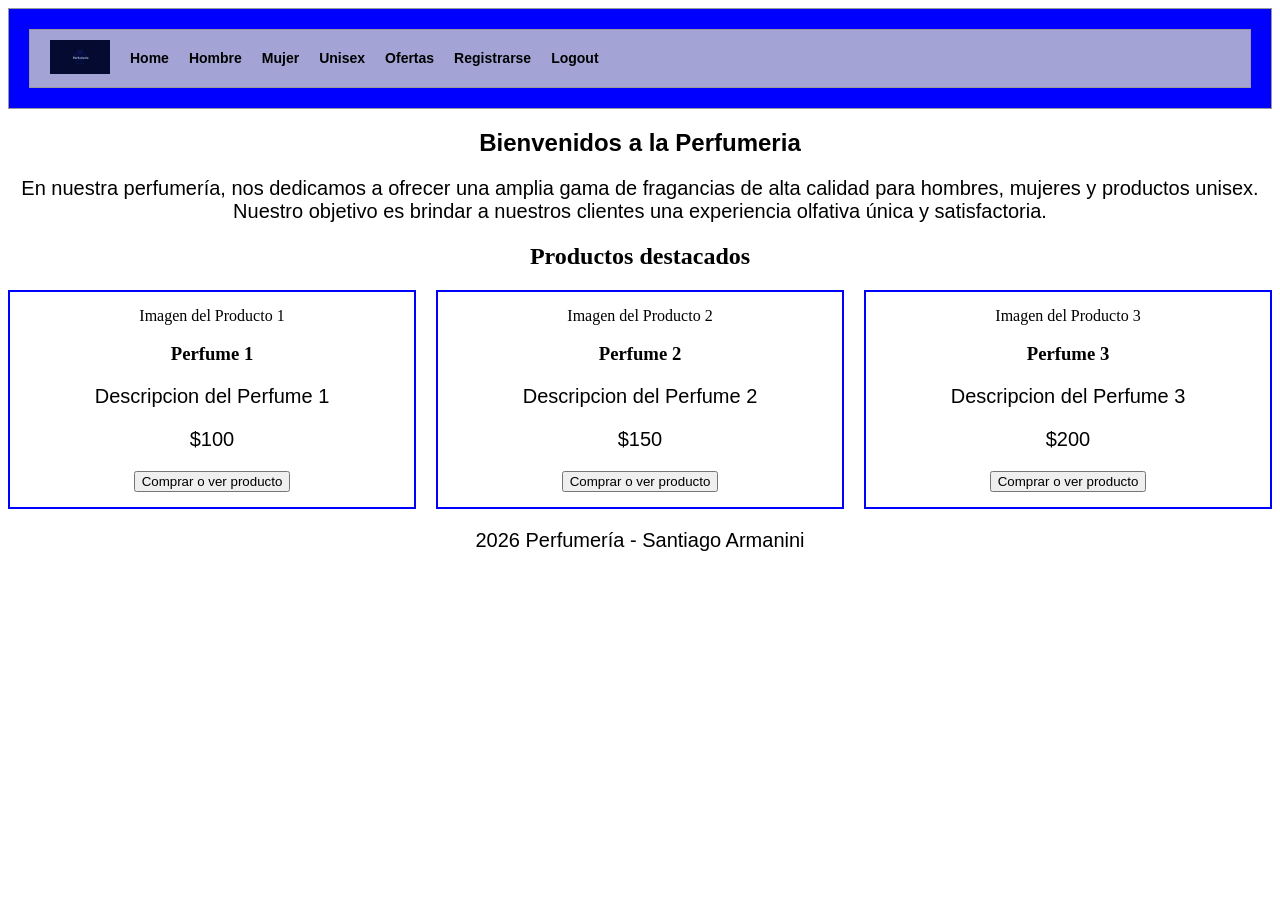
==== index.html @ d007d76a "Se saco index de la carpeta paginas y se agregaron action y metod en los form" ====
<!DOCTYPE html>

<html lang="es">
    <head>
        <meta charset="utf-8">
        <meta http-equiv="X-UA-Compatible" content="IE=edge">
        <title>Perfumeria</title>
        <meta name="description" content="">
        <meta name="viewport" content="width=device-width, initial-scale=1">
        <link rel="stylesheet" href="css/estilos.css">
    </head>
    <body class="body">
        <header>
            <div>
                <nav class="navbar">
                    <div class="logo">
                            <img src="img/logo.png" alt="Logo de Perfumería">

                    </div>

                    <a href="index.html">Home</a>
                    <a href="paginas/hombre.html">Hombre</a>
                    <a href="paginas/mujer.html">Mujer</a>
                    <a href="paginas/unisex.html">Unisex</a>
                    <a href="paginas/ofertas.html">Ofertas</a>
                    <a href="paginas/registro.html">Registrarse</a>                    
                    <a href="paginas/login.html">Logout</a>
                </nav>
            </div>
        </header>    
        <main>
            <section>
                <h1>Bienvenidos a la Perfumeria</h1>
                <p>
                    En nuestra perfumería, nos dedicamos a ofrecer una amplia gama de fragancias de alta calidad para hombres, mujeres y productos unisex.
                    Nuestro objetivo es brindar a nuestros clientes una experiencia olfativa única y satisfactoria.
                </p>
            </section>
            <section class="destacados"> 
                <h2>Productos destacados</h2>
                <div class="productos">
                    <article class="producto">
                        <div class="imagen-producto">
                            Imagen del Producto 1
                        </div>
                        <h3>Perfume 1</h3>
                        <p>Descripcion del Perfume 1</p>
                        <p>$100</p>
                        <button>Comprar o ver producto</button>
                    </article>
                    <article class="producto">
                        <div class="imagen-producto">
                            Imagen del Producto 2
                        </div>
                        <h3>Perfume 2</h3>
                        <p>Descripcion del Perfume 2</p>
                        <p>$150</p>
                        <button>Comprar o ver producto</button>
                    </article>
                    <article class="producto">
                        <div class="imagen-producto">
                            Imagen del Producto 3
                        </div>
                        <h3>Perfume 3</h3>
                        <p>Descripcion del Perfume 3</p>
                        <p>$200</p>
                        <button>Comprar o ver producto</button>
                    </article>
                </div>
            </section>
        </main>
        <footer>
            <p>
                2026 Perfumería - Santiago Armanini
            </p>
        </footer>
    </body>
</html>
---- css/estilos.css ----
h1{
    font-family: 'Arial', sans-serif;
    font-size: 24px;
    font-weight: 600;
}
p {
    font-family: 'Arial', sans-serif;
    font-size: 20px;
}

body{
    text-align: center;
}

header{
    background-color: blue;
    border: 1px solid #999999;
    padding: 20px;
}

.navbar {
    background-color: #CCCC;
    border: 1px solid #999999;
    padding: 10px 20px;
    display: flex;
    align-items: center;
    gap: 20px;
    font: bold 14px verdana, sans-serif;
}

.logo img{
    width: 60px;
    height: auto;

}

.navbar a {
    text-decoration: none;
    color: black;
}

.productos{
    display: flex;
    justify-content: center;
    gap: 20px;
}

.producto{
    width: 2200px;
    border: 2px solid blue;
    padding: 15px;
}

.imagen-prodcuto{
    background-color: grey;
    display: flex;
    align-items: center;
    justify-content: center;
    margin-bottom: 10px;
}

.registro{
    display: flex;
    flex-direction: column;
    align-items: center;
    gap: 5px;
    margin-top: 15px;
}

.campo{
    display: flex;
    flex-direction: column;
    align-items: flex-start;
    gap: 10px;
}

.campo-login{
    display: flex;
    flex-direction: column;
    align-items: center;
    gap: 5px;
    margin-top: 15px;
    margin-bottom: 15px;
}
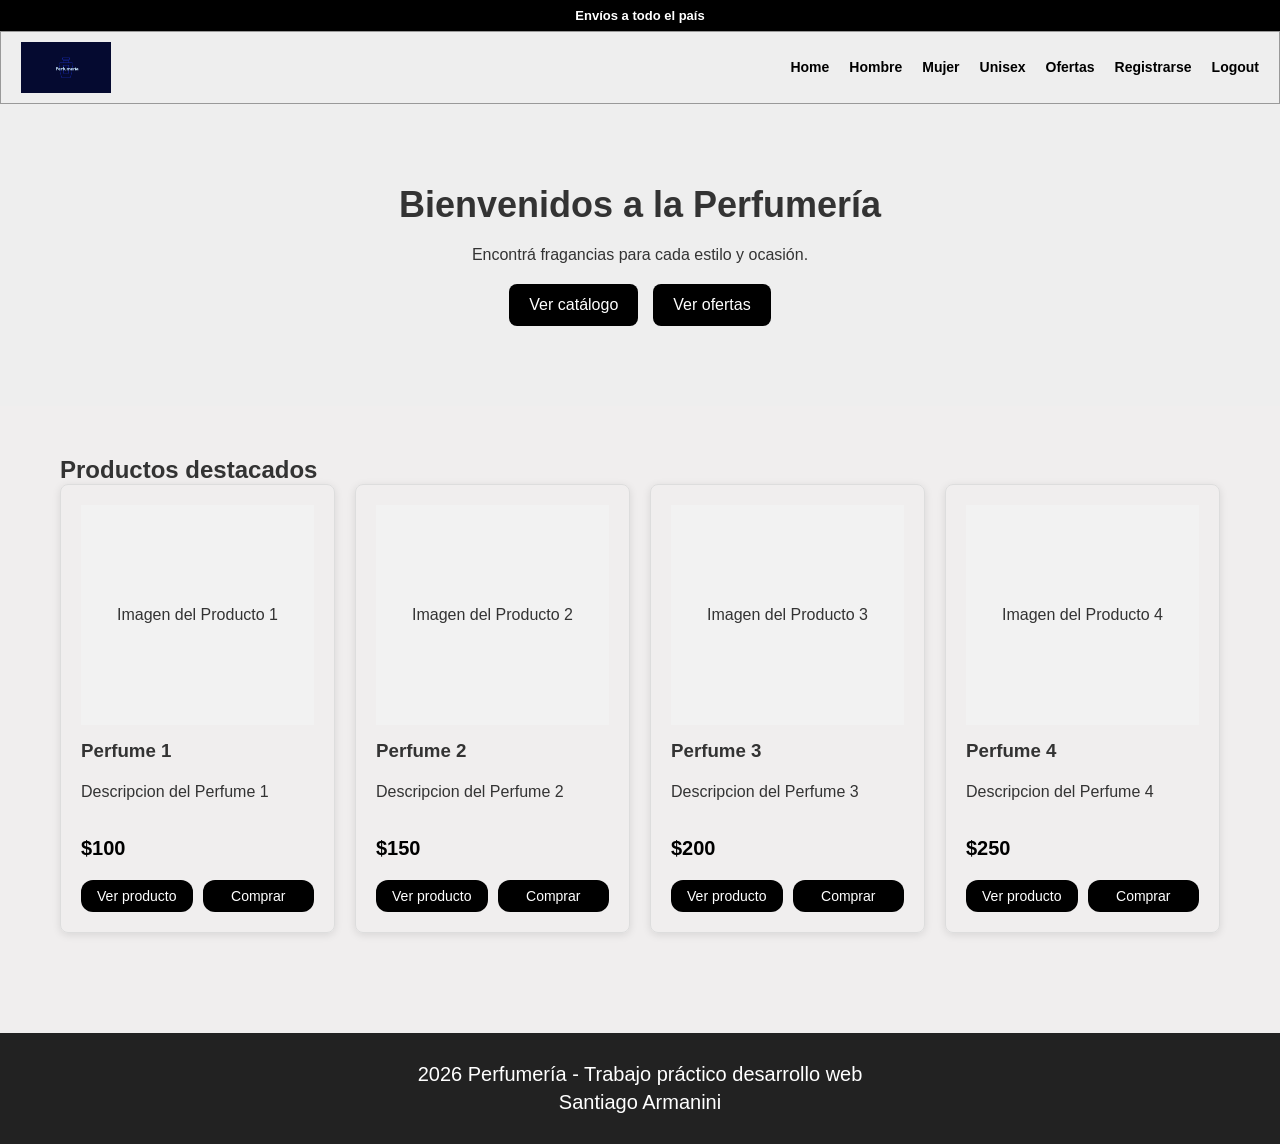
==== commit d9bd29e8: "agregado de css grid - flex" ====
--- a/index.html
+++ b/index.html
@@ -11,68 +11,93 @@
     </head>
     <body class="body">
         <header>
-            <div>
+            <div class="barra-promocional">
+                <p>Envíos a todo el país</p>
+            </div>
                 <nav class="navbar">
                     <div class="logo">
                             <img src="img/logo.png" alt="Logo de Perfumería">
 
                     </div>
-
-                    <a href="index.html">Home</a>
-                    <a href="paginas/hombre.html">Hombre</a>
-                    <a href="paginas/mujer.html">Mujer</a>
-                    <a href="paginas/unisex.html">Unisex</a>
-                    <a href="paginas/ofertas.html">Ofertas</a>
-                    <a href="paginas/registro.html">Registrarse</a>                    
-                    <a href="paginas/login.html">Logout</a>
+                    <div class="menu">
+                        <a href="index.html">Home</a>
+                        <a href="paginas/hombre.html">Hombre</a>
+                        <a href="paginas/mujer.html">Mujer</a>
+                        <a href="paginas/unisex.html">Unisex</a>
+                        <a href="paginas/ofertas.html">Ofertas</a>
+                        <a href="paginas/registro.html">Registrarse</a>                    
+                        <a href="paginas/login.html">Logout</a>
+                    </div>
                 </nav>
-            </div>
         </header>    
-        <main>
-            <section>
-                <h1>Bienvenidos a la Perfumeria</h1>
+        <main class="main">
+            <section class="bienvenida">
+                <h1>Bienvenidos a la Perfumería</h1>
                 <p>
-                    En nuestra perfumería, nos dedicamos a ofrecer una amplia gama de fragancias de alta calidad para hombres, mujeres y productos unisex.
-                    Nuestro objetivo es brindar a nuestros clientes una experiencia olfativa única y satisfactoria.
+                    Encontrá fragancias para cada estilo y ocasión.
                 </p>
+                <div class="botones-bienvenida">
+                    <a href="paginas/hombre.html">Ver catálogo</a>
+                    <a href="paginas/ofertas.html">Ver ofertas</a>
+                </div>
             </section>
-            <section class="destacados"> 
+            <section class="productos-destacados"> 
                 <h2>Productos destacados</h2>
-                <div class="productos">
-                    <article class="producto">
+                <div class="productos-grid">
+                    <article class="producto-card">
                         <div class="imagen-producto">
                             Imagen del Producto 1
                         </div>
                         <h3>Perfume 1</h3>
                         <p>Descripcion del Perfume 1</p>
-                        <p>$100</p>
-                        <button>Comprar o ver producto</button>
+                        <p class="precio-producto">$100</p>
+                        <div class="acciones-producto">
+                            <a href="img/perfume1">Ver producto</a>
+                            <button>Comprar</button>
+                        </div>
                     </article>
-                    <article class="producto">
+                    <article class="producto-card">
                         <div class="imagen-producto">
                             Imagen del Producto 2
                         </div>
                         <h3>Perfume 2</h3>
                         <p>Descripcion del Perfume 2</p>
-                        <p>$150</p>
-                        <button>Comprar o ver producto</button>
+                        <p class="precio-producto">$150</p>
+                        <div class="acciones-producto">
+                            <a href="img/perfume2">Ver producto</a>
+                            <button>Comprar</button>
+                        </div>
                     </article>
-                    <article class="producto">
+                    <article class="producto-card">
                         <div class="imagen-producto">
                             Imagen del Producto 3
                         </div>
                         <h3>Perfume 3</h3>
                         <p>Descripcion del Perfume 3</p>
-                        <p>$200</p>
-                        <button>Comprar o ver producto</button>
+                        <p class="precio-producto">$200</p>
+                        <div class="acciones-producto">
+                            <a href="img/perfume3">Ver producto</a>
+                            <button>Comprar</button>
+                        </div>
+                    </article>
+                    <article class="producto-card">
+                        <div class="imagen-producto">
+                            Imagen del Producto 4
+                        </div>
+                        <h3>Perfume 4</h3>
+                        <p>Descripcion del Perfume 4</p>
+                        <p class="precio-producto">$250</p>
+                        <div class="acciones-producto">
+                            <a href="img/perfume4">Ver producto</a>
+                            <button>Comprar</button>
+                        </div>
                     </article>
                 </div>
             </section>
         </main>
         <footer>
-            <p>
-                2026 Perfumería - Santiago Armanini
-            </p>
+            <p>2026 Perfumería - Trabajo práctico desarrollo web</p>
+            <p> Santiago Armanini </p>
         </footer>
     </body>
 </html>
--- a/css/estilos.css
+++ b/css/estilos.css
@@ -1,84 +1,256 @@
-h1{
-    font-family: 'Arial', sans-serif;
-    font-size: 24px;
-    font-weight: 600;
-}
-p {
-    font-family: 'Arial', sans-serif;
-    font-size: 20px;
-}
-
-body{
-    text-align: center;
-}
-
-header{
-    background-color: blue;
-    border: 1px solid #999999;
-    padding: 20px;
-}
-
+* {
+    box-sizing: border-box;
+}
+.body {
+    margin: 0;
+    font-family: Arial, sans-serif;
+    color: #333333;
+    background-color: #f0eeee;
+}
+
+.main {
+    min-height: 70vh;
+}
+
+h1, h2, h3 {
+    margin: 0;
+    
+}
 .navbar {
-    background-color: #CCCC;
+    background-color: #EEEEEE;
     border: 1px solid #999999;
     padding: 10px 20px;
     display: flex;
     align-items: center;
+    justify-content: space-between;
+    font: bold 14px Arial, sans-serif;
+}
+
+.logo img{
+    width: 90px;
+    height: auto;
+    display: block;
+}
+
+.menu {
+    display: flex;
     gap: 20px;
-    font: bold 14px verdana, sans-serif;
-}
-
-.logo img{
-    width: 60px;
-    height: auto;
-
-}
-
-.navbar a {
+}
+
+.menu a {
     text-decoration: none;
-    color: black;
-}
-
-.productos{
-    display: flex;
+    color: #000000;
+    font-weight: bold;
+}
+
+.menu a:hover {
+    color:#777777;
+}
+
+
+.barra-promocional {
+    margin: 0;
+    background-color: #000000;
+    color: #FFFFFF;
+    padding: 8px;
+    text-align: center;
+}
+
+.barra-promocional p {
+    margin: 0;
+    font-size: 13px;
+    font-weight: bold;
+}
+
+.bienvenida {
+    padding: 80px 20px;
+    text-align: center;
+    background-color: #EEEEEE;
+}
+
+.bienvenida h1 {
+    font-size: 36px;
+    margin-bottom: 20px;
+}
+
+.bienvenida p {
+    max-width: 700px;
+    margin: 20px auto;
+}
+
+.botones-bienvenida {
+    display: flex;
+    gap: 15px;
     justify-content: center;
+}
+
+.botones-bienvenida a {
+    text-decoration: none;
+    color: #FFFFFF;
+    background-color: #000000;
+    padding: 12px 20px;
+    border-radius: 8px;
+}
+
+.botones-bienvenida a:hover {
+    background-color: #777777;
+}
+
+.productos-destacados {
+    max-width: 1200px;
+    margin: 0 auto;
+    padding: 50px 20px;
+}
+
+.productos-grid {
+    display: grid;
+    grid-template-columns: repeat(4, 1fr);
     gap: 20px;
 }
 
-.producto{
-    width: 2200px;
-    border: 2px solid blue;
-    padding: 15px;
-}
-
-.imagen-prodcuto{
-    background-color: grey;
+.producto-card {
+    border: 1px solid #dddddd;
+    padding: 20px;
+    display: flex;
+    flex-direction: column;
+    border-radius: 8px;
+    box-shadow: 0 2px 8px rgba(0, 0, 0, 0.1);
+}
+
+.imagen-producto {
+    height: 220px;
+    background-color: #f2f2f2;
     display: flex;
     align-items: center;
     justify-content: center;
-    margin-bottom: 10px;
-}
-
-.registro{
-    display: flex;
-    flex-direction: column;
-    align-items: center;
-    gap: 5px;
-    margin-top: 15px;
-}
-
-.campo{
-    display: flex;
-    flex-direction: column;
-    align-items: flex-start;
+    margin-bottom: 15px;
+}
+
+.imagen-producto img {
+    width: 100%;
+    height: 100%;
+    object-fit: contain;
+}
+
+.producto-card h3 {
+    margin-bottom: 5px;
+}
+
+.acciones-producto {
+    margin-top: auto;
+    display: flex;
     gap: 10px;
 }
 
-.campo-login{
-    display: flex;
-    flex-direction: column;
-    align-items: center;
-    gap: 5px;
-    margin-top: 15px;
+.acciones-producto a {
+    text-decoration: none;
+    color: #FFFFFF;
+    background-color: #000000;
+    padding: 8px 12px;
+    border-radius: 12px;
+    flex: 1;
+    text-align: center;
+    font-size: 14px;
+}
+
+.acciones-producto button {
+    background-color: #000000;
+    color: #FFFFFF;
+    border: none;
+    padding: 8px 12px;
+    border-radius: 12px;
+    cursor: pointer;
+    flex: 1;
+    font-size: 14px;
+}
+
+.precio-producto {
+    font-size: 20px;
+    font-weight: bold;
+    color: #000000;
+}
+
+.formulario {
+    max-width: 600px;
+    margin:  auto;
+    padding: 20px;
+    border: 1px solid #000000;
+    border-radius: 8px;
+}
+
+.formulario label {
+    display: block;
+    margin-top: 10px;
+    margin-bottom: 5px;
+    font-weight: bold;
+}
+
+.formulario input, select {
+    width: 100%;
+    padding: 10px;
+    border: 1px solid #000000;
+    border-radius: 4px;
     margin-bottom: 15px;
+
+}
+
+.formulario button {
+    width: 100%;
+    margin-top: 5px;
+    background-color: #000000;
+    color: #FFFFFF;
+    border: none;
+    padding: 10px;
+    border: none;
+    border-radius: 4px;
+    cursor: pointer;
+}
+
+footer {
+    background-color: #222222;
+    color: #ffffff;
+    padding: 25px 20px;
+    text-align: center;
+    margin-top: 50px;
+}
+
+footer p {
+    margin: 5px 0;
+    font-size: 20px;
+}
+
+@media (max-width: 900px) {
+    .productos-grid {
+        grid-template-columns: repeat(2, 1fr);
+    }
+}
+
+@media (max-width: 600px) {
+    .productos-grid {
+        grid-template-columns: 1fr;
+    }
+
+    .navbar {
+        flex-direction: column;
+        gap: 15px;
+    }
+
+    .menu {
+        flex-direction: column;
+        align-items: center;
+        gap: 10px;
+    }
+
+    .bienvenida {
+        padding: 50px 20px;
+    }
+
+    .botones-bienvenida {
+        flex-direction: column;
+        align-items: center;
+    }
+
+    .acciones-producto {
+        flex-direction: column;
+    }
 }
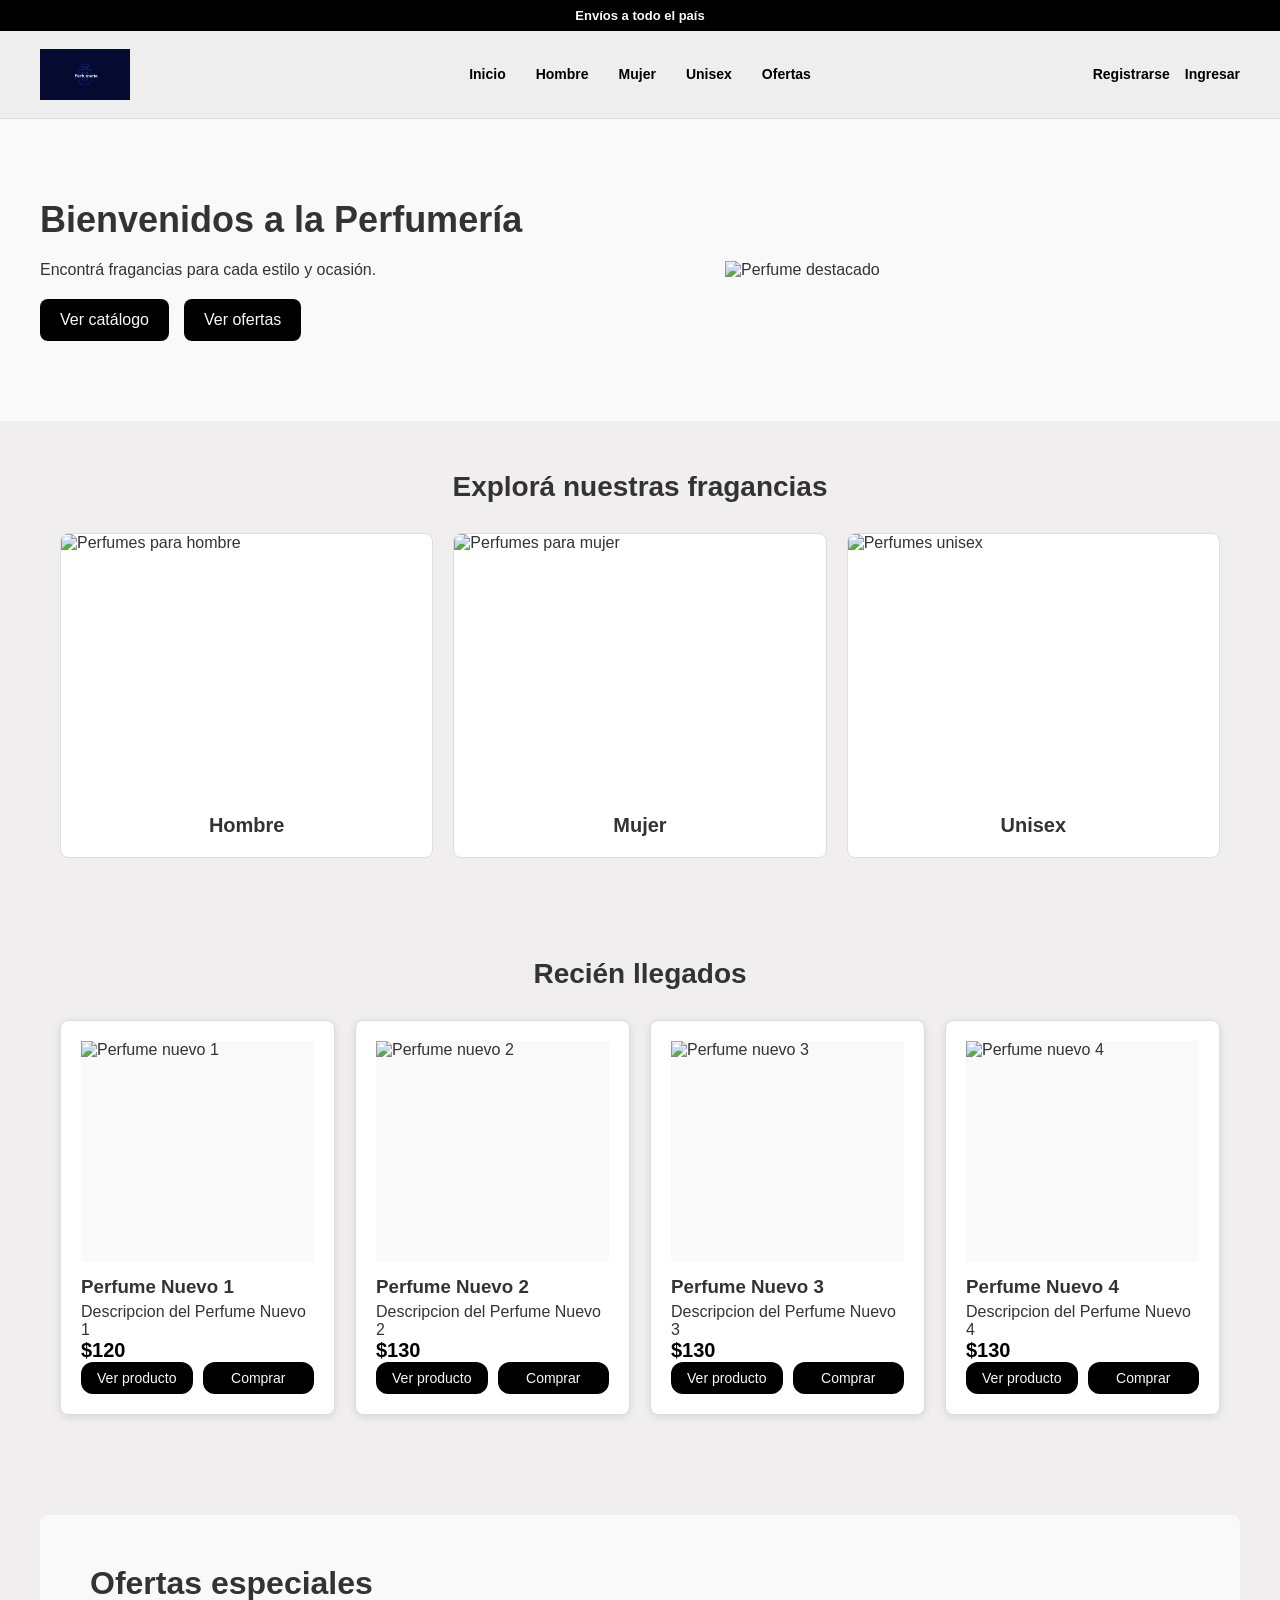
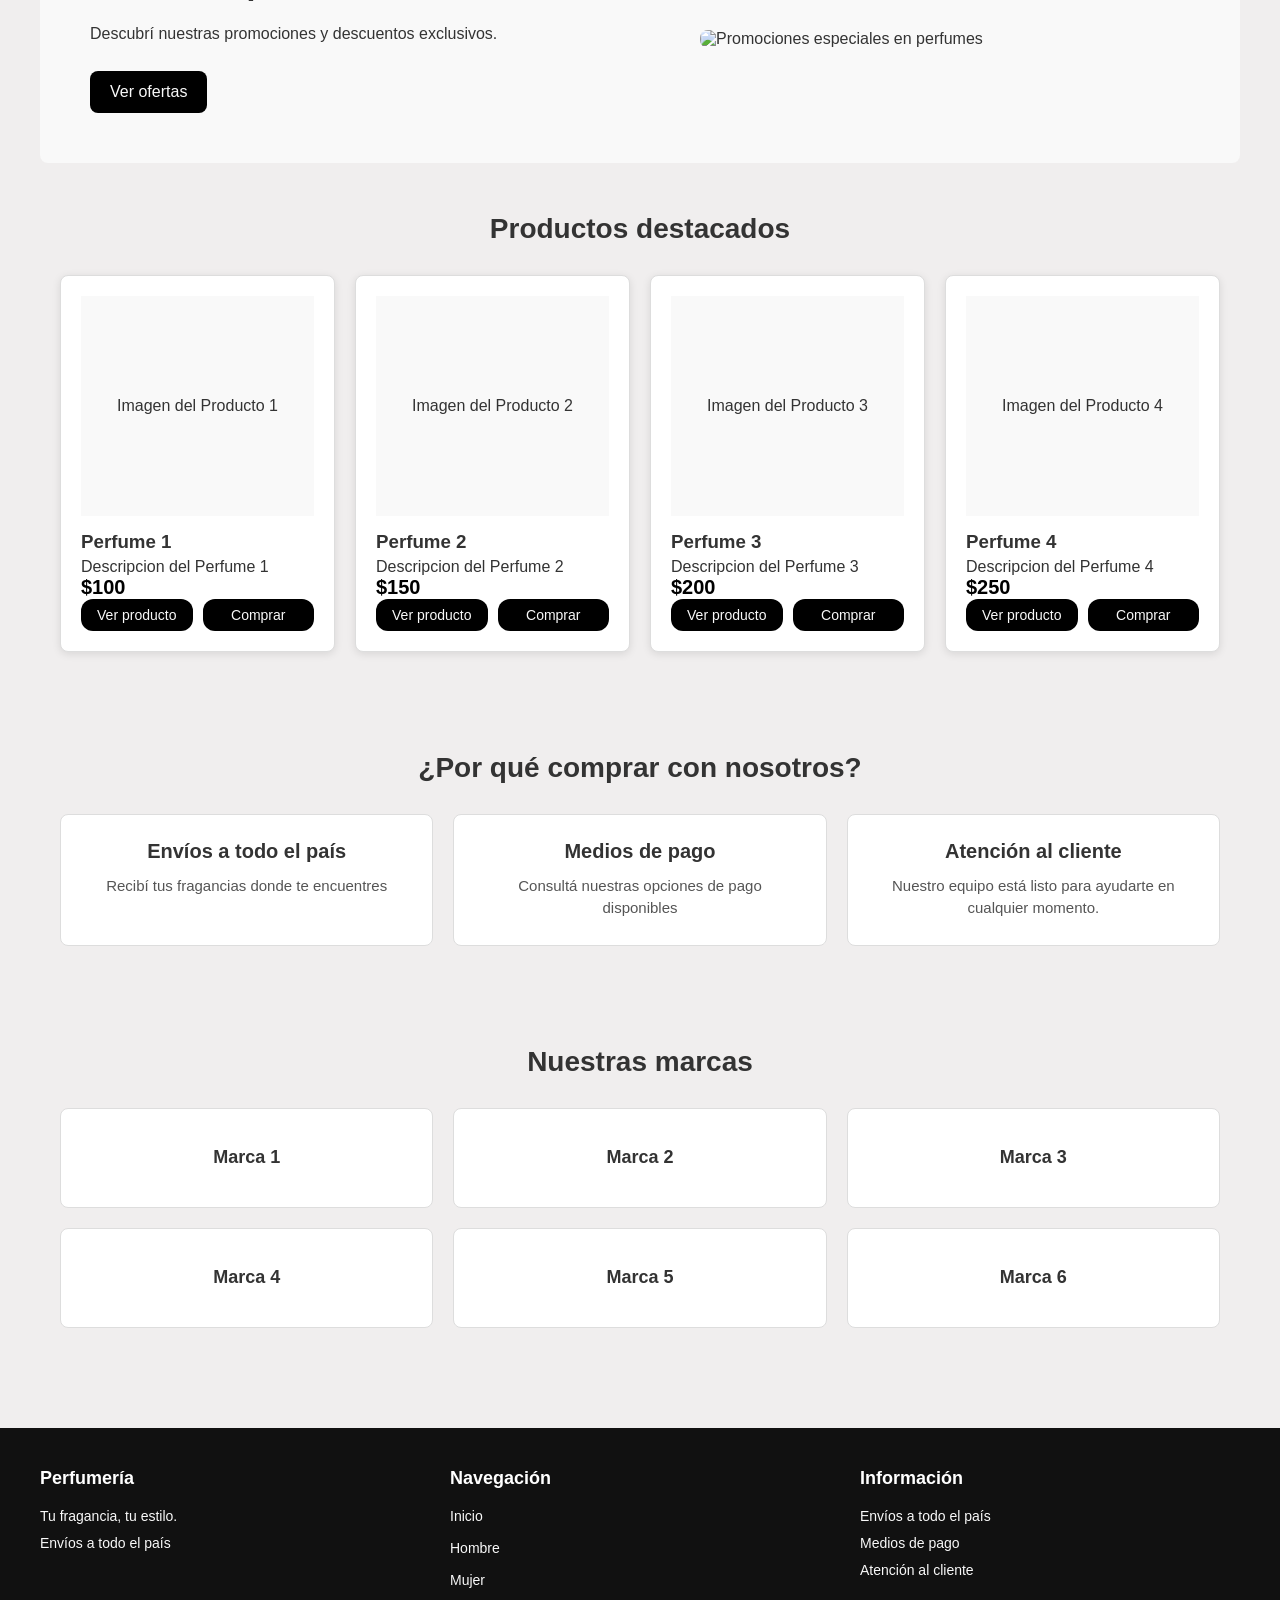
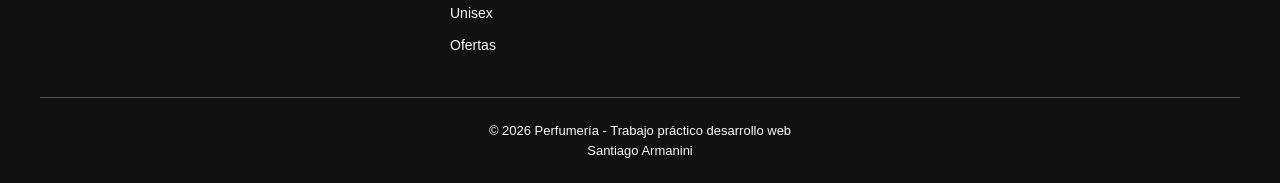
==== commit 9a605748: "Modificacion de pagina principal y paginas secundarias" ====
--- a/index.html
+++ b/index.html
@@ -14,34 +14,127 @@
             <div class="barra-promocional">
                 <p>Envíos a todo el país</p>
             </div>
-                <nav class="navbar">
+                <nav class="navbar" aria-label="Navegación principal">
                     <div class="logo">
-                            <img src="img/logo.png" alt="Logo de Perfumería">
-
+                        <a href="index.html"><img src="img/logo.png" alt="Perfumería - Ir al inicio"></a>
                     </div>
                     <div class="menu">
-                        <a href="index.html">Home</a>
+                        <a href="index.html" aria-current="page">Inicio</a>
                         <a href="paginas/hombre.html">Hombre</a>
                         <a href="paginas/mujer.html">Mujer</a>
                         <a href="paginas/unisex.html">Unisex</a>
                         <a href="paginas/ofertas.html">Ofertas</a>
+                    </div>
+                    <div class="menu-usuario">
                         <a href="paginas/registro.html">Registrarse</a>                    
-                        <a href="paginas/login.html">Logout</a>
+                        <a href="paginas/login.html">Ingresar</a>
                     </div>
                 </nav>
         </header>    
         <main class="main">
             <section class="bienvenida">
-                <h1>Bienvenidos a la Perfumería</h1>
-                <p>
-                    Encontrá fragancias para cada estilo y ocasión.
-                </p>
-                <div class="botones-bienvenida">
-                    <a href="paginas/hombre.html">Ver catálogo</a>
+                <div class="bienvenida-contenido">
+                    <h1>Bienvenidos a la Perfumería</h1>
+                    <p>
+                        Encontrá fragancias para cada estilo y ocasión.
+                    </p>
+                    <div class="botones-bienvenida">
+                        <a href="paginas/hombre.html">Ver catálogo</a>
+                        <a href="paginas/ofertas.html">Ver ofertas</a>
+                    </div>
+                </div>
+                <div class="bienvenida-imagen">
+                    <img src="img/perfume-principal.jpg" alt="Perfume destacado">
+                </div>
+            </section>
+            <section class="categorias">
+                <h2>Explorá nuestras fragancias</h2>
+                <div class="categorias-contenedor">
+                    <article class="categoria-card">
+                        <a href="paginas/hombre.html">
+                            <img src="img/categoria-hombre.jpg" alt="Perfumes para hombre">
+                            <h3>Hombre</h3>
+                        </a>
+                    </article>
+                    <article class="categoria-card">
+                        <a href="paginas/mujer.html">
+                            <img src="img/categoria-mujer.jpg" alt="Perfumes para mujer">
+                            <h3>Mujer</h3>
+                        </a>
+                    </article>
+                    <article class="categoria-card">
+                        <a href="paginas/unisex.html">
+                            <img src="img/categoria-unisex.jpg" alt="Perfumes unisex">
+                            <h3>Unisex</h3>
+                        </a>
+                    </article>
+                </div>
+            </section>
+            <section class="productos-nuevos">
+                <h2>Recién llegados</h2>
+                <div class="productos-grid">
+                    <article class="producto-card">
+                        <div class="imagen-producto">
+                            <img src="img/nuevo1.jpg" alt="Perfume nuevo 1">
+                        </div>
+
+                        <h3>Perfume Nuevo 1</h3>
+                        <p>Descripcion del Perfume Nuevo 1</p>
+                        <p class="precio-producto">$120</p>
+                        <div class="acciones-producto">
+                            <span class="enlace-pendiente" title="Detalle de producto pendiente">Ver producto</span>
+                            <button type="button">Comprar</button>
+                        </div>
+                    </article>
+                    <article class="producto-card">
+                        <div class="imagen-producto">
+                            <img src="img/nuevo2.jpg" alt="Perfume nuevo 2">
+                        </div>
+                        <h3>Perfume Nuevo 2</h3>
+                        <p>Descripcion del Perfume Nuevo 2</p>
+                        <p class="precio-producto">$130</p>
+                        <div class="acciones-producto">
+                            <span class="enlace-pendiente" title="Detalle de producto pendiente">Ver producto</span>
+                            <button type="button">Comprar</button>
+                        </div>
+                    </article>
+                    <article class="producto-card">
+                        <div class="imagen-producto">
+                            <img src="img/nuevo3.jpg" alt="Perfume nuevo 3">
+                        </div>
+                        <h3>Perfume Nuevo 3</h3>
+                        <p>Descripcion del Perfume Nuevo 3</p>
+                        <p class="precio-producto">$130</p>
+                        <div class="acciones-producto">
+                            <span class="enlace-pendiente" title="Detalle de producto pendiente">Ver producto</span>
+                            <button type="button">Comprar</button>
+                        </div>
+                    </article>
+                    <article class="producto-card">
+                        <div class="imagen-producto">
+                            <img src="img/nuevo4.jpg" alt="Perfume nuevo 4">
+                        </div>
+                        <h3>Perfume Nuevo 4</h3>
+                        <p>Descripcion del Perfume Nuevo 4</p>
+                        <p class="precio-producto">$130</p>
+                        <div class="acciones-producto">
+                            <span class="enlace-pendiente" title="Detalle de producto pendiente">Ver producto</span>
+                            <button type="button">Comprar</button>
+                        </div>
+                    </article>
+                </div>
+            </section>
+            <section class="banner-ofertas">
+                <div class="banner-ofertas-contenido">
+                    <h2>Ofertas especiales</h2>
+                    <p>Descubrí nuestras promociones y descuentos exclusivos.</p>
                     <a href="paginas/ofertas.html">Ver ofertas</a>
                 </div>
-            </section>
-            <section class="productos-destacados"> 
+                <div class="banner-ofertas-imagen">
+                    <img src="img/banner-ofertas.jpg" alt="Promociones especiales en perfumes">
+                </div>
+            </section>
+            <section class="productos-destacados">
                 <h2>Productos destacados</h2>
                 <div class="productos-grid">
                     <article class="producto-card">
@@ -52,7 +145,7 @@
                         <p>Descripcion del Perfume 1</p>
                         <p class="precio-producto">$100</p>
                         <div class="acciones-producto">
-                            <a href="img/perfume1">Ver producto</a>
+                            <span class="enlace-pendiente" title="Detalle de producto pendiente">Ver producto</span>
                             <button>Comprar</button>
                         </div>
                     </article>
@@ -64,7 +157,7 @@
                         <p>Descripcion del Perfume 2</p>
                         <p class="precio-producto">$150</p>
                         <div class="acciones-producto">
-                            <a href="img/perfume2">Ver producto</a>
+                            <span class="enlace-pendiente" title="Detalle de producto pendiente">Ver producto</span>
                             <button>Comprar</button>
                         </div>
                     </article>
@@ -76,7 +169,7 @@
                         <p>Descripcion del Perfume 3</p>
                         <p class="precio-producto">$200</p>
                         <div class="acciones-producto">
-                            <a href="img/perfume3">Ver producto</a>
+                            <span class="enlace-pendiente" title="Detalle de producto pendiente">Ver producto</span>
                             <button>Comprar</button>
                         </div>
                     </article>
@@ -88,16 +181,79 @@
                         <p>Descripcion del Perfume 4</p>
                         <p class="precio-producto">$250</p>
                         <div class="acciones-producto">
-                            <a href="img/perfume4">Ver producto</a>
-                            <button>Comprar</button>
-                        </div>
-                    </article>
-                </div>
+                            <span class="enlace-pendiente" title="Detalle de producto pendiente">Ver producto</span>
+                            <button>Comprar</button>
+                        </div>
+                    </article>
+                </div>
+            </section>
+            <section class="beneficios">
+                <h2>¿Por qué comprar con nosotros?</h2>
+                <div class="beneficios-contenedor">
+                    <article class="beneficio-card">
+                        <h3>Envíos a todo el país</h3>
+                        <p>Recibí tus fragancias donde te encuentres</p>
+                    </article>
+                    <article class="beneficio-card">
+                        <h3>Medios de pago</h3>
+                        <p>Consultá nuestras opciones de pago disponibles</p>
+                    </article>
+                    <article class="beneficio-card">
+                        <h3>Atención al cliente</h3>
+                        <p>Nuestro equipo está listo para ayudarte en cualquier momento.</p>
+                    </article>
+                </div>
+            </section>
+            <section class="marcas">
+                <h2>Nuestras marcas</h2>
+                <ul class="marcas-lista">
+                    <li class="marca-item">Marca 1</li>
+                    <li class="marca-item">Marca 2</li>
+                    <li class="marca-item">Marca 3</li>
+                    <li class="marca-item">Marca 4</li>
+                    <li class="marca-item">Marca 5</li>
+                    <li class="marca-item">Marca 6</li>
+                </ul>
             </section>
         </main>
-        <footer>
-            <p>2026 Perfumería - Trabajo práctico desarrollo web</p>
-            <p> Santiago Armanini </p>
+        <footer class="footer">
+            <div class="footer-contenedor">
+                <div class="footer-columna">
+                    <h2>Perfumería</h2>
+                    <p>Tu fragancia, tu estilo.</p>
+                    <p>Envíos a todo el país</p>
+                </div>
+                <nav class="footer-columna" aria-label="Navegación del pie de página">
+                    <h2>Navegación</h2>
+                    <ul>
+                        <li>
+                            <a href="index.html">Inicio</a>
+                        </li>
+                        <li>
+                            <a href="paginas/hombre.html">Hombre</a>
+                        </li>
+                        <li>
+                            <a href="paginas/mujer.html">Mujer</a>
+                        </li>
+                        <li>
+                            <a href="paginas/unisex.html">Unisex</a>
+                        </li>
+                        <li>
+                            <a href="paginas/ofertas.html">Ofertas</a>
+                        </li>
+                    </ul>
+                </nav>
+                <div class="footer-columna">
+                    <h2>Información</h2>
+                    <p>Envíos a todo el país</p>
+                    <p>Medios de pago</p>
+                    <p>Atención al cliente</p>
+                </div>
+            </div>
+            <div class="footer-inferior">
+                <p>© 2026 Perfumería - Trabajo práctico desarrollo web</p>
+                <p> Santiago Armanini </p>
+            </div>
         </footer>
     </body>
 </html>
--- a/css/estilos.css
+++ b/css/estilos.css
@@ -1,8 +1,9 @@
-* {
+*{
+    padding: 0;
+    margin: 0;
     box-sizing: border-box;
 }
-.body {
-    margin: 0;
+body {
     font-family: Arial, sans-serif;
     color: #333333;
     background-color: #f0eeee;
@@ -12,18 +13,29 @@
     min-height: 70vh;
 }
 
-h1, h2, h3 {
-    margin: 0;
-    
-}
+.pagina-formulario {
+    padding: 40px 20px;
+}
+
+.pagina-formulario h1 {
+    text-align: center;
+    margin-bottom: 24px;
+}
+
 .navbar {
     background-color: #EEEEEE;
-    border: 1px solid #999999;
-    padding: 10px 20px;
-    display: flex;
+    border-bottom: 1px solid #DDDDDD;
+    padding: 18px 40px;
+    font: bold 14px Arial, sans-serif;
+
+    display: flex;
+    flex-direction: row;
     align-items: center;
-    justify-content: space-between;
-    font: bold 14px Arial, sans-serif;
+    gap: 20px;
+}
+
+.logo {
+    flex: 1;
 }
 
 .logo img{
@@ -34,24 +46,37 @@
 
 .menu {
     display: flex;
-    gap: 20px;
-}
-
-.menu a {
+    flex-wrap: wrap;
+    gap: 30px;
+}
+
+.menu-usuario {
+    flex: 1;
+    display: flex;
+    flex-wrap: wrap;
+    justify-content: flex-end;
+    gap: 15px;
+}
+
+.menu-usuario a, .menu a {
     text-decoration: none;
     color: #000000;
     font-weight: bold;
 }
 
+.menu-usuario a:hover {
+    color:#636363;
+}
+
 .menu a:hover {
-    color:#777777;
+    color:#636363;
 }
 
 
 .barra-promocional {
     margin: 0;
     background-color: #000000;
-    color: #FFFFFF;
+    color: #f9f9f9;
     padding: 8px;
     text-align: center;
 }
@@ -63,9 +88,30 @@
 }
 
 .bienvenida {
-    padding: 80px 20px;
-    text-align: center;
-    background-color: #EEEEEE;
+    display: flex;
+    flex-direction: row;
+    align-items: center;
+    gap: 40px;
+
+    padding: 80px 40px;
+    background-color: #f9f9f9;
+}
+
+.bienvenida-contenido{
+    flex: 1;
+}
+
+.bienvenida-imagen{
+    flex: 1;
+    display: flex;
+    justify-content: center;
+}
+
+.bienvenida-imagen img {
+    width: 100%;
+    max-width: 450px;
+    height: auto;
+    display: block;
 }
 
 .bienvenida h1 {
@@ -75,33 +121,84 @@
 
 .bienvenida p {
     max-width: 700px;
-    margin: 20px auto;
+    margin: 20px 0;
 }
 
 .botones-bienvenida {
     display: flex;
     gap: 15px;
-    justify-content: center;
+    justify-content: flex-start;
 }
 
 .botones-bienvenida a {
     text-decoration: none;
-    color: #FFFFFF;
+    color: #f9f9f9;
     background-color: #000000;
     padding: 12px 20px;
     border-radius: 8px;
 }
 
 .botones-bienvenida a:hover {
-    background-color: #777777;
-}
-
-.productos-destacados {
+    background-color: #636363;
+}
+
+.productos-destacados, .productos-nuevos {
+    display: flex;
+    flex-direction: column;
     max-width: 1200px;
     margin: 0 auto;
     padding: 50px 20px;
-}
-
+    box-sizing: border-box;
+}
+
+.categorias, .beneficios, .marcas {
+    max-width: 1200px;
+    margin: 0 auto;
+    padding: 50px 20px;
+    box-sizing: border-box;
+}
+
+.categorias h2, .beneficios h2, .marcas h2 {
+    font-size: 28px;
+    margin-bottom: 30px;
+    text-align: center;
+}
+
+.categorias-contenedor, .beneficios-contenedor {
+    display: grid;
+    grid-template-columns: repeat(3, 1fr);
+    gap: 20px;
+}
+
+.categoria-card {
+    background-color: #FFFFFF;
+    border: 1px solid #DDDDDD;
+    border-radius: 8px;
+    overflow: hidden;
+}
+
+.categoria-card a {
+    display: block;
+    text-decoration: none;
+    color: #333333;
+}
+.categoria-card img {
+    width: 100%;
+    height: 260px;
+    object-fit: cover;
+    display: block;
+}
+
+.categoria-card h3 {
+    padding: 20px;
+    font-size: 20px;
+    text-align: center;
+}
+.productos-destacados h2, .productos-nuevos h2 {
+    font-size: 28px;
+    margin-bottom: 30px;
+    text-align: center;
+}
 .productos-grid {
     display: grid;
     grid-template-columns: repeat(4, 1fr);
@@ -109,17 +206,19 @@
 }
 
 .producto-card {
-    border: 1px solid #dddddd;
+    background-color: #FFFFFF;
+    border: 1px solid #DDDDDD;
+    border-radius: 8px;
     padding: 20px;
+    box-shadow: 0 2px 8px rgba(0, 0, 0, 0.1);
+
     display: flex;
     flex-direction: column;
-    border-radius: 8px;
-    box-shadow: 0 2px 8px rgba(0, 0, 0, 0.1);
 }
 
 .imagen-producto {
     height: 220px;
-    background-color: #f2f2f2;
+    background-color: #f9f9f9;
     display: flex;
     align-items: center;
     justify-content: center;
@@ -142,9 +241,10 @@
     gap: 10px;
 }
 
-.acciones-producto a {
+.acciones-producto a,
+.acciones-producto .enlace-pendiente {
     text-decoration: none;
-    color: #FFFFFF;
+    color: #f9f9f9;
     background-color: #000000;
     padding: 8px 12px;
     border-radius: 12px;
@@ -155,7 +255,7 @@
 
 .acciones-producto button {
     background-color: #000000;
-    color: #FFFFFF;
+    color: #f9f9f9;
     border: none;
     padding: 8px 12px;
     border-radius: 12px;
@@ -170,12 +270,116 @@
     color: #000000;
 }
 
+.banner-ofertas {
+    display: flex;
+    flex-direction: row;
+    align-items: center;
+    gap: 40px;
+
+    max-width: 1200px;
+    margin: 50px auto 0;
+    padding: 50px;
+    box-sizing: border-box;
+
+    background-color: #f9f9f9;
+    border-radius: 8px;
+}
+
+.banner-ofertas-contenido {
+    flex: 1;
+    min-width: 0px;
+}
+
+.banner-ofertas-contenido h2 {
+    font-size: 32px;
+    margin-bottom: 20px;
+}
+
+.banner-ofertas-contenido p {
+    font-size: 16px;
+    line-height: 1.5;
+    margin-bottom: 25px;
+}
+
+.banner-ofertas-contenido a {
+    display: inline-block;
+    text-decoration: none;
+    background-color: #000000;
+    color: #f9f9f9;
+    padding: 12px 20px;
+    border-radius: 8px;
+}
+
+.banner-ofertas-contenido a:hover {
+    background-color: #636363;
+}
+
+.banner-ofertas-imagen {
+    flex: 1;
+    min-width: 0px;
+    display: flex;
+    justify-content: center;
+}
+
+.banner-ofertas-imagen img {
+    width: 100%;
+    max-width: 450px;
+    height: auto;
+    display: block;
+    border-radius: 8px;
+}
+
+.beneficio-card {
+    background-color: #FFFFFF;
+    border: 1px solid #DDDDDD;
+    border-radius: 8px;
+    padding: 25px;
+    text-align: center;
+}
+
+.beneficio-card h3 {
+    margin-bottom: 12px;
+    font-size: 20px;
+}
+
+.beneficio-card p {
+    font-size: 15px;
+    line-height: 1.5;
+    color: #555555;
+}
+
+.marcas-lista {
+    display: grid;
+    grid-template-columns: repeat(3, 1fr);
+    gap: 20px;
+    list-style: none;
+}
+
+.marca-item {
+    background-color: #FFFFFF;
+    border: 1px solid #DDDDDD;
+    border-radius: 8px;
+    padding: 20px;
+
+    min-height: 100px;
+
+    display: flex;
+    align-items: center;
+    justify-content: center;
+
+    font-size: 18px;
+    font-weight: bold;
+}
+
 .formulario {
+    width: 100%;
     max-width: 600px;
-    margin:  auto;
-    padding: 20px;
-    border: 1px solid #000000;
-    border-radius: 8px;
+    margin: 0 auto;
+    padding: 24px;
+
+    background-color: #FFFFFF;
+    border: 2px solid #DDDDDD;
+    border-radius: 10px;
 }
 
 .formulario label {
@@ -185,12 +389,15 @@
     font-weight: bold;
 }
 
-.formulario input, select {
+.formulario input, .formulario select {
     width: 100%;
-    padding: 10px;
-    border: 1px solid #000000;
-    border-radius: 4px;
+    padding: 12px;
     margin-bottom: 15px;
+    
+    border: 1px solid #CCCCCC;
+    border-radius: 6px;
+    font: inherit;
+    
 
 }
 
@@ -198,8 +405,7 @@
     width: 100%;
     margin-top: 5px;
     background-color: #000000;
-    color: #FFFFFF;
-    border: none;
+    color: #f9f9f9;
     padding: 10px;
     border: none;
     border-radius: 4px;
@@ -207,8 +413,8 @@
 }
 
 footer {
-    background-color: #222222;
-    color: #ffffff;
+    background-color: #111111;
+    color: #f9f9f9;
     padding: 25px 20px;
     text-align: center;
     margin-top: 50px;
@@ -219,14 +425,93 @@
     font-size: 20px;
 }
 
+.footer {
+    padding: 40px 20px 20px;
+    text-align: left;
+}
+
+.footer-contenedor {
+    max-width: 1200px;
+    margin: 0 auto;
+
+    display: grid;
+    grid-template-columns: repeat(3, 1fr);
+    gap: 30px;
+}
+
+.footer-columna h2 {
+    font-size: 18px;
+    margin-bottom: 16px;
+    color: #FFFFFF;
+}
+
+.footer-columna a, .footer-columna p {
+    font-size: 14px;
+    line-height: 1.6;
+    color: #f9f9f9;
+    text-decoration: none;
+}
+
+.footer-columna ul {
+    list-style: none;
+}
+
+.footer-columna li {
+    margin-bottom: 10px;
+}
+
+.footer-columna a:hover {
+    color: #CCCCCC;
+}
+
+.footer-inferior {
+    max-width: 1200px;
+    margin: 30px auto 0;
+    padding-top: 20px;
+
+    border-top: 1px solid #555555;
+    text-align: center;
+}
+
+.footer-inferior p {
+    font-size: 13px;
+    margin: 5px 0;
+}
+
+.encabezado-categoria {
+    background-color: #f9f9f9;
+    text-align: center;
+    padding: 50px 20px;
+}
+
+.encabezado-categoria h1 {
+    font-size: 32px;
+    margin-bottom: 10px;
+}
+
+.encabezado-categoria p {
+    max-width: 600px;
+    margin: 0 auto;
+    color: #555555;
+}
+
+@media (max-width: 1100px) {
+    .productos-grid {
+        grid-template-columns: repeat(3, 1fr);
+    }
+}
 @media (max-width: 900px) {
     .productos-grid {
         grid-template-columns: repeat(2, 1fr);
     }
-}
-
-@media (max-width: 600px) {
-    .productos-grid {
+
+    .categorias-contenedor, .beneficios-contenedor, .marcas-lista {
+        grid-template-columns: repeat(2, 1fr);
+    }
+}
+
+@media (max-width: 768px) {
+    .beneficios-contenedor, .marcas-lista {
         grid-template-columns: 1fr;
     }
 
@@ -235,22 +520,95 @@
         gap: 15px;
     }
 
-    .menu {
+    .menu, .menu-usuario {
+        flex-direction: row;
+        flex-wrap: wrap;
+        justify-content: center;
+        align-items: center;
+        gap: 10px 15px;
+    }
+
+    .bienvenida {
         flex-direction: column;
-        align-items: center;
-        gap: 10px;
-    }
-
-    .bienvenida {
-        padding: 50px 20px;
+        gap: 24px;
+        padding: 40px 20px;
+    }
+
+    .bienvenida-contenido, .bienvenida-imagen {
+        width: 100%;
+    }
+
+    .bienvenida h1 {
+        font-size: 28px;
     }
 
     .botones-bienvenida {
         flex-direction: column;
-        align-items: center;
+        align-items: flex-start;
     }
 
     .acciones-producto {
         flex-direction: column;
     }
-}+
+    .banner-ofertas {
+        flex-direction: column;
+        gap: 20px;
+        padding: 30px 20px;
+        margin: 30px 20px 0;
+    }
+
+    .banner-ofertas-contenido {
+        text-align: center;
+    }
+
+    .banner-ofertas-imagen {
+        width: 100%;
+    }
+
+    .footer-contenedor {
+        grid-template-columns: 1fr;
+        gap: 25px;
+    }
+
+    .footer-columna {
+        text-align: center;
+    }
+}
+
+@media (max-width: 600px) {
+    .productos-grid, .categorias-contenedor {
+        grid-template-columns: 1fr;
+    }
+}
+
+@media (max-width: 400px) {
+    .navbar {
+        padding: 18px 16px;
+    }
+
+    .botones-bienvenida {
+        flex-direction: column;
+        align-items: flex-start;
+    }
+}
+/* Mejoras puntuales para las páginas secundarias */
+.pagina-categoria {
+    min-height: 70vh;
+}
+
+.formulario-descripcion {
+    font-size: 15px;
+    line-height: 1.5;
+    margin-bottom: 18px;
+}
+
+.formulario-ayuda {
+    text-align: center;
+    font-size: 14px;
+    margin-top: 18px;
+}
+
+.formulario-ayuda a {
+    color: #333333;
+}
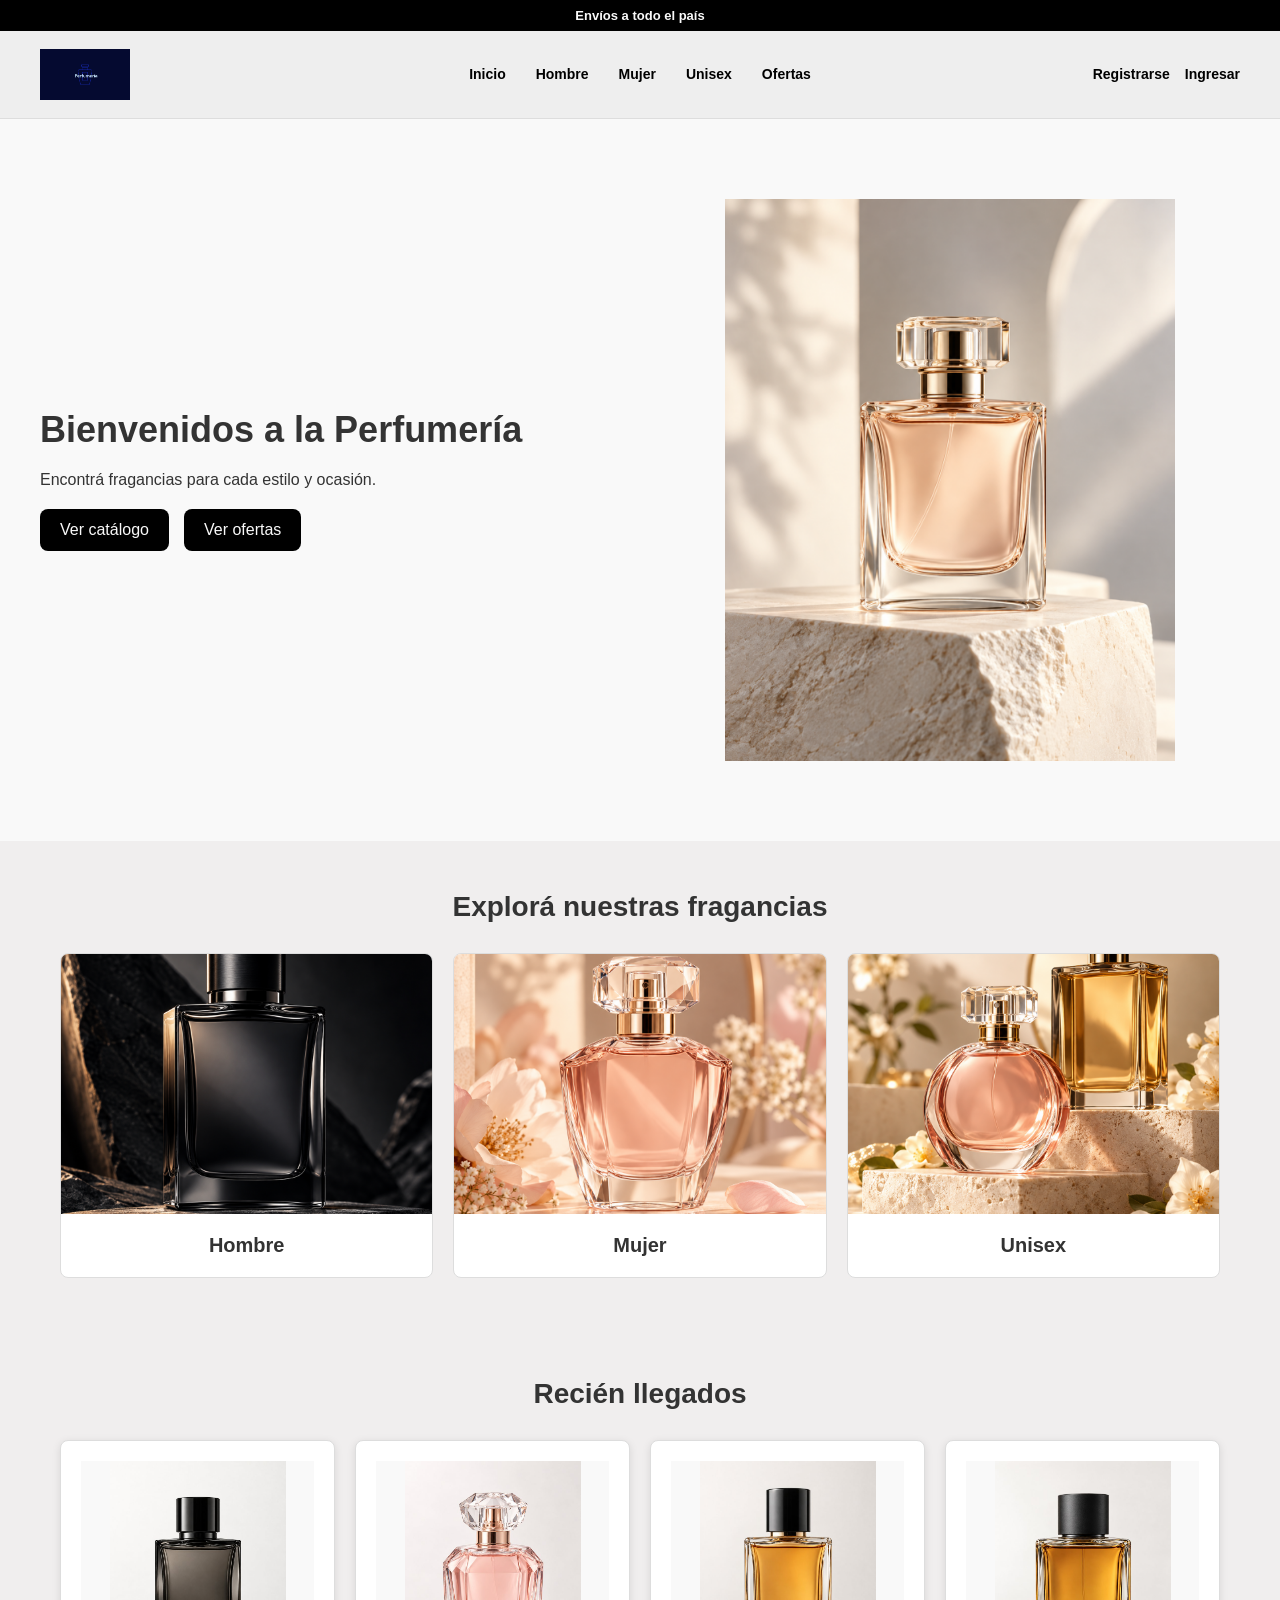
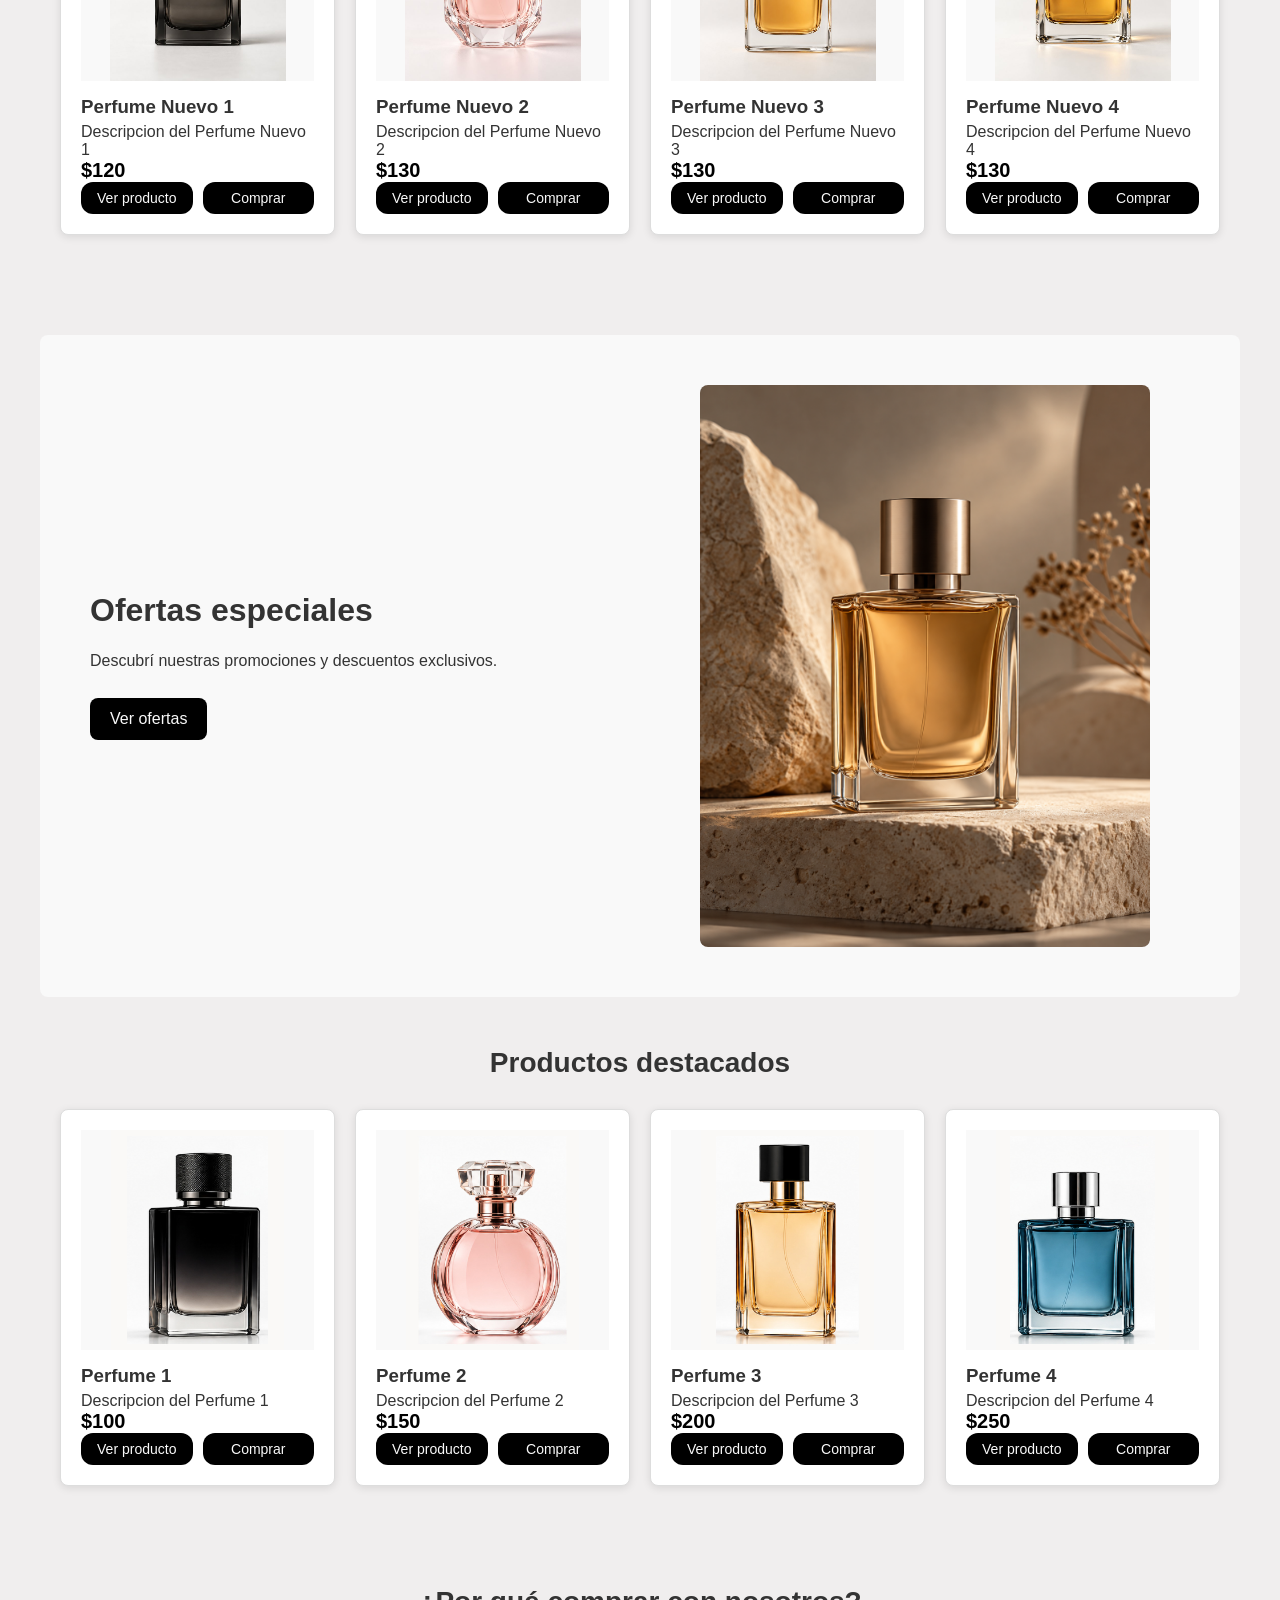
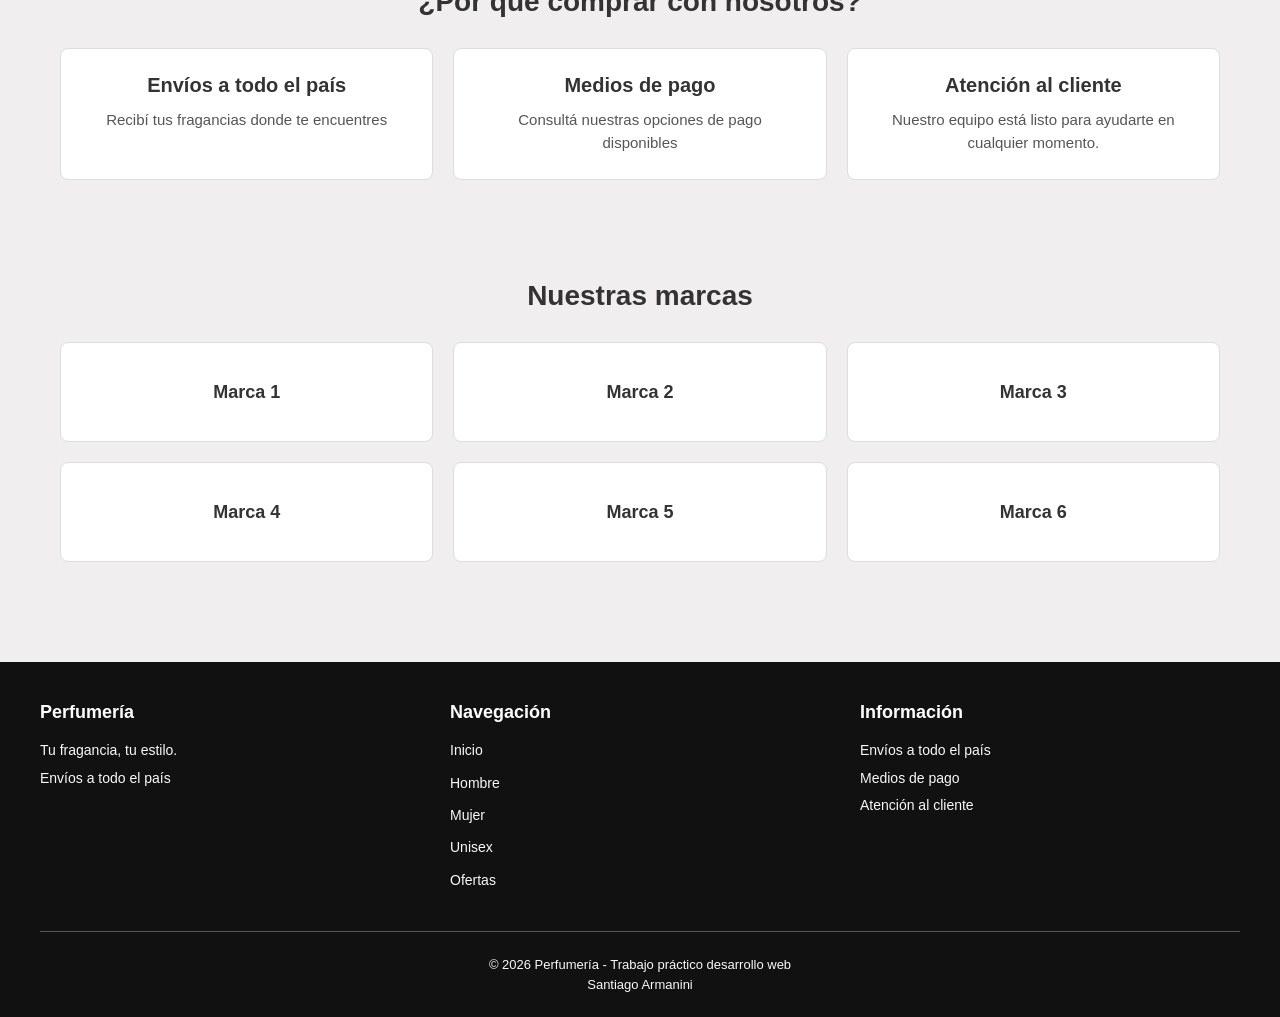
==== commit 61bd8e77: "Agregado de imagenes" ====
--- a/index.html
+++ b/index.html
@@ -139,7 +139,7 @@
                 <div class="productos-grid">
                     <article class="producto-card">
                         <div class="imagen-producto">
-                            Imagen del Producto 1
+                            <img src="img/destacado1.jpg" alt="Perfume 1">
                         </div>
                         <h3>Perfume 1</h3>
                         <p>Descripcion del Perfume 1</p>
@@ -151,7 +151,7 @@
                     </article>
                     <article class="producto-card">
                         <div class="imagen-producto">
-                            Imagen del Producto 2
+                            <img src="img/destacado2.jpg" alt="Perfume 2">
                         </div>
                         <h3>Perfume 2</h3>
                         <p>Descripcion del Perfume 2</p>
@@ -163,7 +163,7 @@
                     </article>
                     <article class="producto-card">
                         <div class="imagen-producto">
-                            Imagen del Producto 3
+                            <img src="img/destacado3.jpg" alt="Perfume 3">
                         </div>
                         <h3>Perfume 3</h3>
                         <p>Descripcion del Perfume 3</p>
@@ -175,7 +175,7 @@
                     </article>
                     <article class="producto-card">
                         <div class="imagen-producto">
-                            Imagen del Producto 4
+                            <img src="img/destacado4.jpg" alt="Perfume 4">
                         </div>
                         <h3>Perfume 4</h3>
                         <p>Descripcion del Perfume 4</p>
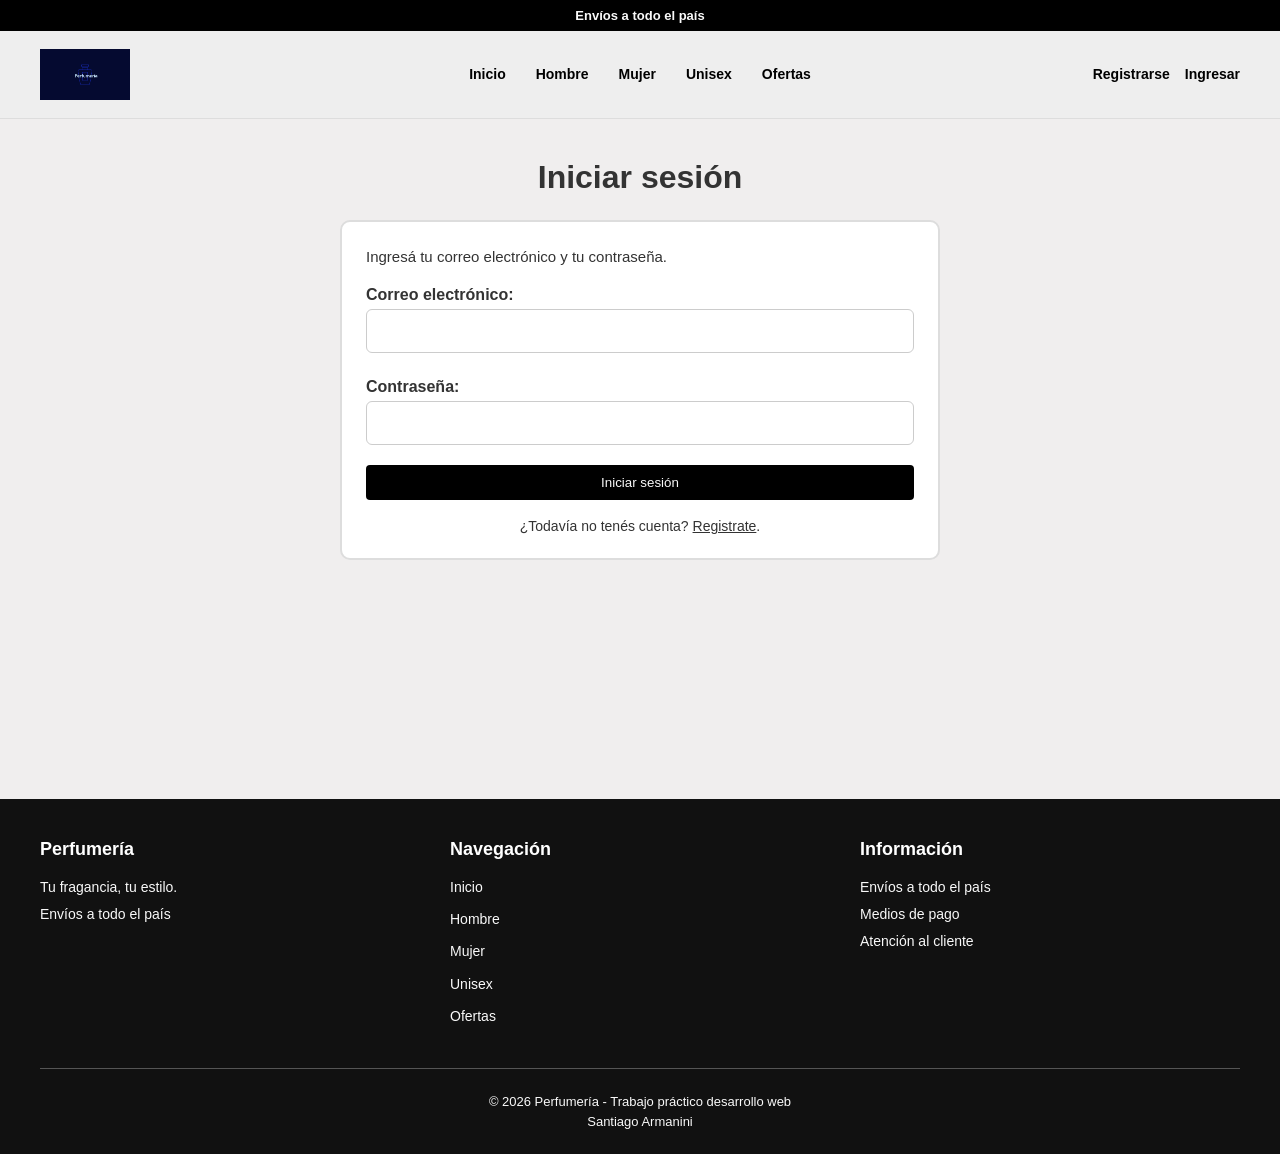
==== commit 14aff2a5: "Se agregó HTML con JS y botones en productos" ====
--- a/index.html
+++ b/index.html
@@ -14,22 +14,7 @@
             <div class="barra-promocional">
                 <p>Envíos a todo el país</p>
             </div>
-                <nav class="navbar" aria-label="Navegación principal">
-                    <div class="logo">
-                        <a href="index.html"><img src="img/logo.png" alt="Perfumería - Ir al inicio"></a>
-                    </div>
-                    <div class="menu">
-                        <a href="index.html" aria-current="page">Inicio</a>
-                        <a href="paginas/hombre.html">Hombre</a>
-                        <a href="paginas/mujer.html">Mujer</a>
-                        <a href="paginas/unisex.html">Unisex</a>
-                        <a href="paginas/ofertas.html">Ofertas</a>
-                    </div>
-                    <div class="menu-usuario">
-                        <a href="paginas/registro.html">Registrarse</a>                    
-                        <a href="paginas/login.html">Ingresar</a>
-                    </div>
-                </nav>
+            <div id="navbar" data-base=""></div>
         </header>    
         <main class="main">
             <section class="bienvenida">
@@ -255,5 +240,8 @@
                 <p> Santiago Armanini </p>
             </div>
         </footer>
+        <script src="js/navegacion.js"></script>
+        <script src="js/navbar.js"></script>
+        <script src="js/login.js"></script>
     </body>
 </html>
--- a/css/estilos.css
+++ b/css/estilos.css
@@ -184,8 +184,7 @@
 }
 .categoria-card img {
     width: 100%;
-    height: 260px;
-    object-fit: cover;
+    height: auto;
     display: block;
 }
 
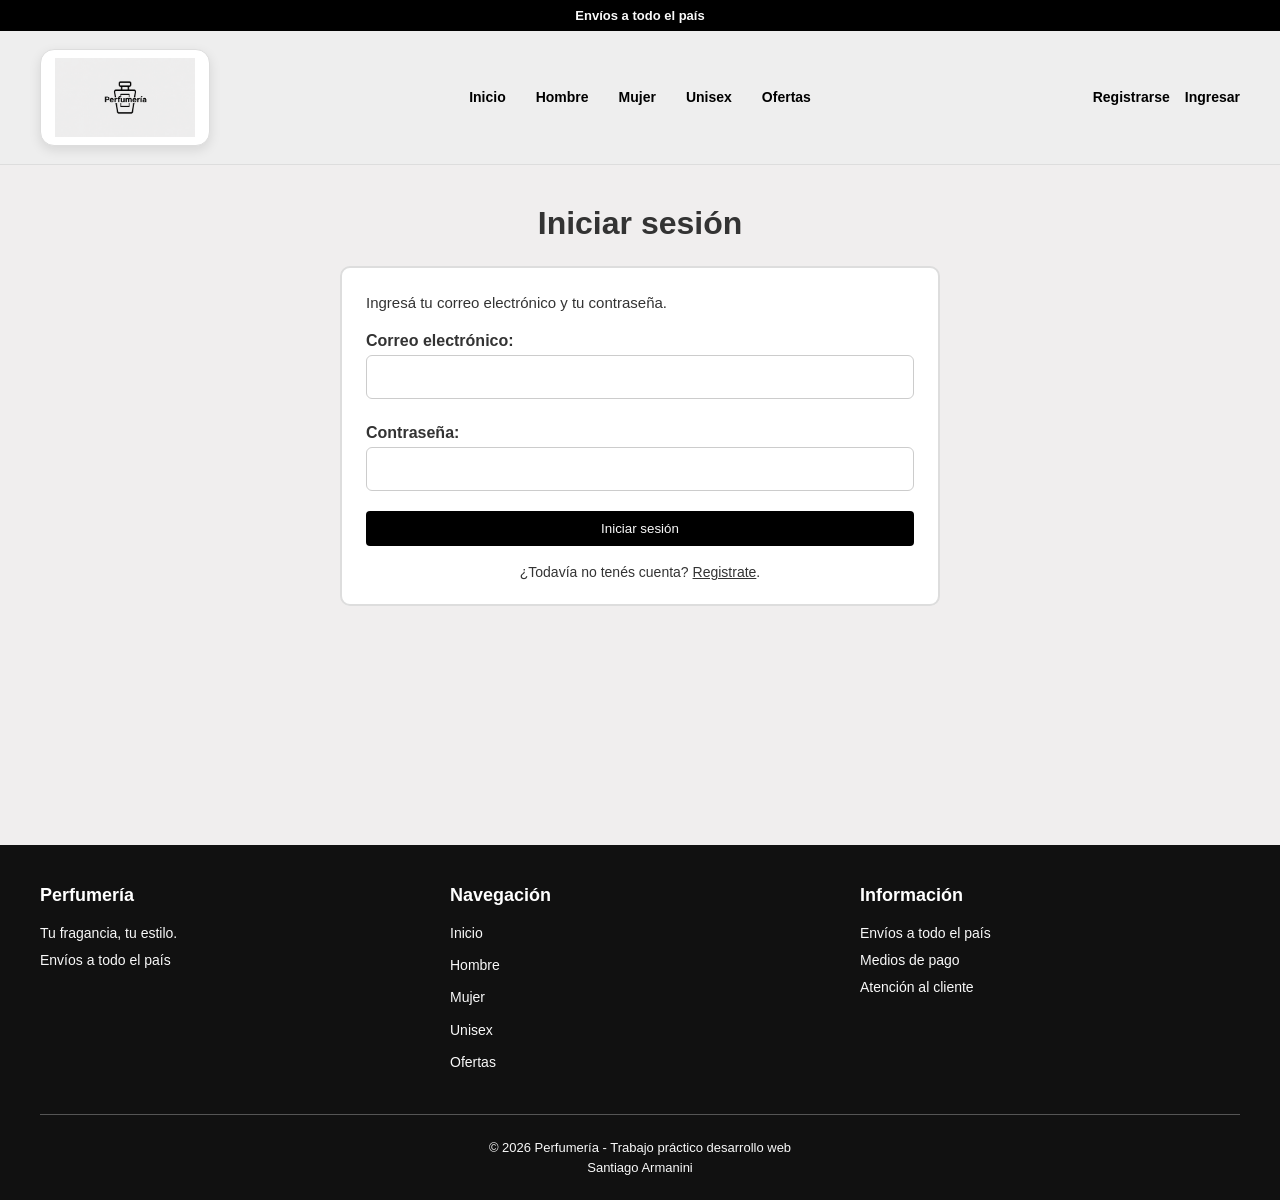
==== commit 6e1d3eb0: "carrito de compras ventana y eliminacion de productos" ====
--- a/index.html
+++ b/index.html
@@ -24,152 +24,74 @@
                         Encontrá fragancias para cada estilo y ocasión.
                     </p>
                     <div class="botones-bienvenida">
-                        <a href="paginas/hombre.html">Ver catálogo</a>
-                        <a href="paginas/ofertas.html">Ver ofertas</a>
+                        <a href="./paginas/hombre.html">Ver catálogo</a>
+                        <a href="./paginas/ofertas.html">Ver ofertas</a>
                     </div>
                 </div>
                 <div class="bienvenida-imagen">
-                    <img src="img/perfume-principal.jpg" alt="Perfume destacado">
+                    <img src="./img/perfume-principal.jpg" alt="Perfume destacado">
                 </div>
             </section>
             <section class="categorias">
                 <h2>Explorá nuestras fragancias</h2>
                 <div class="categorias-contenedor">
                     <article class="categoria-card">
-                        <a href="paginas/hombre.html">
-                            <img src="img/categoria-hombre.jpg" alt="Perfumes para hombre">
+                        <a href="./paginas/hombre.html">
+                            <img src="./img/categoria-hombre.jpg" alt="Perfumes para hombre">
                             <h3>Hombre</h3>
                         </a>
                     </article>
                     <article class="categoria-card">
-                        <a href="paginas/mujer.html">
-                            <img src="img/categoria-mujer.jpg" alt="Perfumes para mujer">
+                        <a href="./paginas/mujer.html">
+                            <img src="./img/categoria-mujer.jpg" alt="Perfumes para mujer">
                             <h3>Mujer</h3>
                         </a>
                     </article>
                     <article class="categoria-card">
-                        <a href="paginas/unisex.html">
-                            <img src="img/categoria-unisex.jpg" alt="Perfumes unisex">
+                        <a href="./paginas/unisex.html">
+                            <img src="./img/categoria-unisex.jpg" alt="Perfumes unisex">
                             <h3>Unisex</h3>
                         </a>
                     </article>
                 </div>
             </section>
-            <section class="productos-nuevos">
-                <h2>Recién llegados</h2>
-                <div class="productos-grid">
-                    <article class="producto-card">
-                        <div class="imagen-producto">
-                            <img src="img/nuevo1.jpg" alt="Perfume nuevo 1">
-                        </div>
+            <section class="productos-destacados">
+                <h2>Perfumes para hombre</h2>
 
-                        <h3>Perfume Nuevo 1</h3>
-                        <p>Descripcion del Perfume Nuevo 1</p>
-                        <p class="precio-producto">$120</p>
-                        <div class="acciones-producto">
-                            <span class="enlace-pendiente" title="Detalle de producto pendiente">Ver producto</span>
-                            <button type="button">Comprar</button>
-                        </div>
-                    </article>
-                    <article class="producto-card">
-                        <div class="imagen-producto">
-                            <img src="img/nuevo2.jpg" alt="Perfume nuevo 2">
-                        </div>
-                        <h3>Perfume Nuevo 2</h3>
-                        <p>Descripcion del Perfume Nuevo 2</p>
-                        <p class="precio-producto">$130</p>
-                        <div class="acciones-producto">
-                            <span class="enlace-pendiente" title="Detalle de producto pendiente">Ver producto</span>
-                            <button type="button">Comprar</button>
-                        </div>
-                    </article>
-                    <article class="producto-card">
-                        <div class="imagen-producto">
-                            <img src="img/nuevo3.jpg" alt="Perfume nuevo 3">
-                        </div>
-                        <h3>Perfume Nuevo 3</h3>
-                        <p>Descripcion del Perfume Nuevo 3</p>
-                        <p class="precio-producto">$130</p>
-                        <div class="acciones-producto">
-                            <span class="enlace-pendiente" title="Detalle de producto pendiente">Ver producto</span>
-                            <button type="button">Comprar</button>
-                        </div>
-                    </article>
-                    <article class="producto-card">
-                        <div class="imagen-producto">
-                            <img src="img/nuevo4.jpg" alt="Perfume nuevo 4">
-                        </div>
-                        <h3>Perfume Nuevo 4</h3>
-                        <p>Descripcion del Perfume Nuevo 4</p>
-                        <p class="precio-producto">$130</p>
-                        <div class="acciones-producto">
-                            <span class="enlace-pendiente" title="Detalle de producto pendiente">Ver producto</span>
-                            <button type="button">Comprar</button>
-                        </div>
-                    </article>
+                <div class="productos-grid"
+                    data-base="./"
+                    data-categoria="hombre"
+                    data-limite="2">
+                </div>
+            </section>
+
+            <section class="productos-destacados">
+                <h2>Perfumes para mujer</h2>
+
+                <div class="productos-grid"
+                    data-base="./"
+                    data-categoria="mujer"
+                    data-limite="2">
+                </div>
+            </section>
+
+            <section class="productos-destacados">
+                <h2>Perfumes unisex</h2>
+
+                <div class="productos-grid"
+                    data-base="./"
+                    data-categoria="unisex"
+                    data-limite="2">
                 </div>
             </section>
             <section class="banner-ofertas">
                 <div class="banner-ofertas-contenido">
                     <h2>Ofertas especiales</h2>
                     <p>Descubrí nuestras promociones y descuentos exclusivos.</p>
-                    <a href="paginas/ofertas.html">Ver ofertas</a>
+                    <a href="./paginas/ofertas.html">Ver ofertas</a>
                 </div>
                 <div class="banner-ofertas-imagen">
-                    <img src="img/banner-ofertas.jpg" alt="Promociones especiales en perfumes">
-                </div>
-            </section>
-            <section class="productos-destacados">
-                <h2>Productos destacados</h2>
-                <div class="productos-grid">
-                    <article class="producto-card">
-                        <div class="imagen-producto">
-                            <img src="img/destacado1.jpg" alt="Perfume 1">
-                        </div>
-                        <h3>Perfume 1</h3>
-                        <p>Descripcion del Perfume 1</p>
-                        <p class="precio-producto">$100</p>
-                        <div class="acciones-producto">
-                            <span class="enlace-pendiente" title="Detalle de producto pendiente">Ver producto</span>
-                            <button>Comprar</button>
-                        </div>
-                    </article>
-                    <article class="producto-card">
-                        <div class="imagen-producto">
-                            <img src="img/destacado2.jpg" alt="Perfume 2">
-                        </div>
-                        <h3>Perfume 2</h3>
-                        <p>Descripcion del Perfume 2</p>
-                        <p class="precio-producto">$150</p>
-                        <div class="acciones-producto">
-                            <span class="enlace-pendiente" title="Detalle de producto pendiente">Ver producto</span>
-                            <button>Comprar</button>
-                        </div>
-                    </article>
-                    <article class="producto-card">
-                        <div class="imagen-producto">
-                            <img src="img/destacado3.jpg" alt="Perfume 3">
-                        </div>
-                        <h3>Perfume 3</h3>
-                        <p>Descripcion del Perfume 3</p>
-                        <p class="precio-producto">$200</p>
-                        <div class="acciones-producto">
-                            <span class="enlace-pendiente" title="Detalle de producto pendiente">Ver producto</span>
-                            <button>Comprar</button>
-                        </div>
-                    </article>
-                    <article class="producto-card">
-                        <div class="imagen-producto">
-                            <img src="img/destacado4.jpg" alt="Perfume 4">
-                        </div>
-                        <h3>Perfume 4</h3>
-                        <p>Descripcion del Perfume 4</p>
-                        <p class="precio-producto">$250</p>
-                        <div class="acciones-producto">
-                            <span class="enlace-pendiente" title="Detalle de producto pendiente">Ver producto</span>
-                            <button>Comprar</button>
-                        </div>
-                    </article>
+                    <img src="./img/banner-ofertas.jpg" alt="Promociones especiales en perfumes">
                 </div>
             </section>
             <section class="beneficios">
@@ -215,16 +137,16 @@
                             <a href="index.html">Inicio</a>
                         </li>
                         <li>
-                            <a href="paginas/hombre.html">Hombre</a>
+                            <a href="./paginas/hombre.html">Hombre</a>
                         </li>
                         <li>
-                            <a href="paginas/mujer.html">Mujer</a>
+                            <a href="./paginas/mujer.html">Mujer</a>
                         </li>
                         <li>
-                            <a href="paginas/unisex.html">Unisex</a>
+                            <a href="./paginas/unisex.html">Unisex</a>
                         </li>
                         <li>
-                            <a href="paginas/ofertas.html">Ofertas</a>
+                            <a href="./paginas/ofertas.html">Ofertas</a>
                         </li>
                     </ul>
                 </nav>
@@ -240,8 +162,10 @@
                 <p> Santiago Armanini </p>
             </div>
         </footer>
-        <script src="js/navegacion.js"></script>
-        <script src="js/navbar.js"></script>
-        <script src="js/login.js"></script>
+        <script src="./js/navegacion.js"></script>
+        <script src="./js/navbar.js"></script>
+        <script src="./js/login.js"></script>
+        <script src="./js/carrito.js"></script>
+        <script src="./js/cards.js"></script>
     </body>
 </html>
--- a/css/estilos.css
+++ b/css/estilos.css
@@ -36,10 +36,30 @@
 
 .logo {
     flex: 1;
+    display: flex;
+    align-items: center;
+}
+
+.logo a {
+    display: inline-flex;
+    align-items: center;
+    justify-content: center;
+    padding: 8px 14px;
+    background-color: white;
+    border: 1px solid #DDDDDD;
+    border-radius: 14px;
+    box-shadow: 0 4px 12px rgba(0, 0, 0, 0.1);
+    overflow: hidden;
+    transition: transform 0.2s ease, box-shadow 0.2s ease;
+}
+
+.logo a:hover {
+    transform: translateY(-2px);
+    box-shadow: 0 6px 16px rgba(0, 0, 0, 0.12);
 }
 
 .logo img{
-    width: 90px;
+    width: 140px;
     height: auto;
     display: block;
 }
@@ -494,6 +514,39 @@
     color: #555555;
 }
 
+.control-cantidad {
+    display: flex;
+    justify-content: center;
+    align-items: center;
+    gap: 12px;
+    margin: 16px 0;
+}
+
+.control-cantidad button {
+    width: 40px;
+    height: 40px;
+    border: 1px solid #CCCCCC;
+    border-radius: 8px;
+    background-color: #FFFFFF;
+    color: #333333;
+    font-size: 20px;
+    font-weight: bold;
+    cursor: pointer;
+}
+
+.control-cantidad button:hover {
+    background-color: rgb(201, 200, 200);
+    color: #FFFFFF;
+    border-color: rgb(201, 200, 200);
+}
+
+.cantidad {
+    min-width: 25px;
+    text-align: center;
+    font-size: 16px;
+    font-weight: bold;
+    color: #333333
+}
 @media (max-width: 1100px) {
     .productos-grid {
         grid-template-columns: repeat(3, 1fr);
@@ -611,3 +664,29 @@
 .formulario-ayuda a {
     color: #333333;
 }
+
+.carrito-resumen {
+    display: flex;
+    flex-wrap: wrap;
+    justify-content: space-between;
+    align-items: center;
+    gap: 16px;
+    margin-top: 24px;
+}
+
+.carrito-resumen p {
+    font-size: 22px;
+    font-weight: bold;
+}
+
+.carrito-resumen a {
+    color: #000000;
+}
+
+.producto-carrito p {
+    margin: 6px 0;
+}
+
+.producto-carrito .acciones-producto {
+    padding-top: 12px;
+}
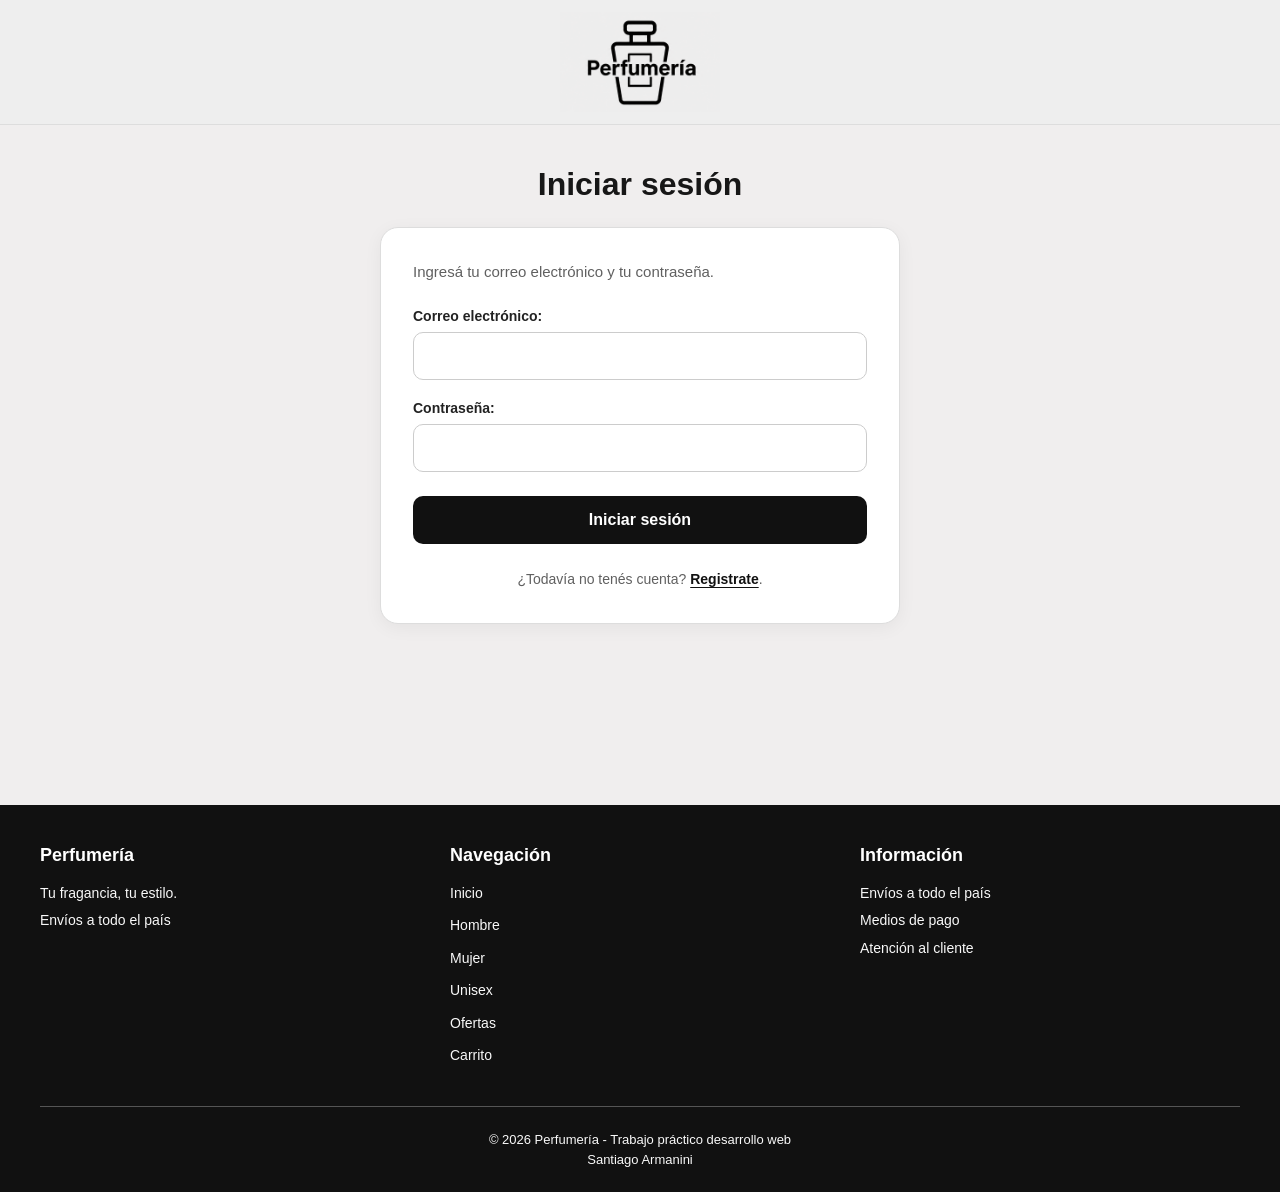
==== commit f2f14ed9: "ultimos retoques cards - carrito - registro" ====
--- a/index.html
+++ b/index.html
@@ -19,9 +19,10 @@
         <main class="main">
             <section class="bienvenida">
                 <div class="bienvenida-contenido">
-                    <h1>Bienvenidos a la Perfumería</h1>
+                    <h1>Encontrá tu próxima fragancia</h1>
                     <p>
-                        Encontrá fragancias para cada estilo y ocasión.
+                        Perfumes para cada estilo y ocasión.
+                        Elegí el que va con vos.
                     </p>
                     <div class="botones-bienvenida">
                         <a href="./paginas/hombre.html">Ver catálogo</a>
@@ -111,15 +112,16 @@
                     </article>
                 </div>
             </section>
-            <section class="marcas">
-                <h2>Nuestras marcas</h2>
-                <ul class="marcas-lista">
-                    <li class="marca-item">Marca 1</li>
-                    <li class="marca-item">Marca 2</li>
-                    <li class="marca-item">Marca 3</li>
-                    <li class="marca-item">Marca 4</li>
-                    <li class="marca-item">Marca 5</li>
-                    <li class="marca-item">Marca 6</li>
+            <section class="notas">
+                <h2>Notas de nuestras fragancias</h2>
+
+                <ul class="notas-lista">
+                    <li class="nota-item">Ámbar</li>
+                    <li class="nota-item">Cítricos</li>
+                    <li class="nota-item">Jazmín</li>
+                    <li class="nota-item">Vainilla</li>
+                    <li class="nota-item">Rosas</li>
+                    <li class="nota-item">Bergamota</li>
                 </ul>
             </section>
         </main>
@@ -148,6 +150,9 @@
                         <li>
                             <a href="./paginas/ofertas.html">Ofertas</a>
                         </li>
+                        <li>
+                            <a href="./paginas/carrito.html">Carrito</a>
+                        </li>
                     </ul>
                 </nav>
                 <div class="footer-columna">
--- a/css/estilos.css
+++ b/css/estilos.css
@@ -23,15 +23,24 @@
 }
 
 .navbar {
-    background-color: #EEEEEE;
-    border-bottom: 1px solid #DDDDDD;
-    padding: 18px 40px;
-    font: bold 14px Arial, sans-serif;
-
     display: flex;
     flex-direction: row;
     align-items: center;
-    gap: 20px;
+    gap: 24px;
+
+    max-width: 1200px;
+    margin: 0 auto;
+    padding: 12px 20px;
+    box-sizing: border-box;
+
+    background-color: #eeeeee;
+    border-bottom: none;
+    font: bold 15px Arial, sans-serif;
+}
+
+header {
+    background-color: #eeeeee;
+    border-bottom: 1px solid #dddddd;
 }
 
 .logo {
@@ -44,24 +53,32 @@
     display: inline-flex;
     align-items: center;
     justify-content: center;
-    padding: 8px 14px;
-    background-color: white;
-    border: 1px solid #DDDDDD;
-    border-radius: 14px;
-    box-shadow: 0 4px 12px rgba(0, 0, 0, 0.1);
+
+    width: 160px;
+    height: 100px;
+    padding: 0;
     overflow: hidden;
-    transition: transform 0.2s ease, box-shadow 0.2s ease;
+
+    background-color: transparent;
+    border: none;
+    border-radius: 0;
+    box-shadow: none;
+
+    transition: opacity 0.2s ease;
 }
 
 .logo a:hover {
-    transform: translateY(-2px);
-    box-shadow: 0 6px 16px rgba(0, 0, 0, 0.12);
-}
-
-.logo img{
+    opacity: 0.8;
+    transform: none;
+    box-shadow: none;
+}
+
+.logo img {
+    display: block;
     width: 140px;
     height: auto;
-    display: block;
+    max-width: none;
+    transform: scale(2.6);
 }
 
 .menu {
@@ -109,57 +126,92 @@
 
 .bienvenida {
     display: flex;
-    flex-direction: row;
-    align-items: center;
-    gap: 40px;
-
-    padding: 80px 40px;
+    align-items: center;
+    gap: 56px;
+
+    width: calc(100% - 40px);
+    max-width: 1200px;
+    margin: 32px auto 0;
+    padding: 48px 40px;
+    box-sizing: border-box;
+
     background-color: #f9f9f9;
-}
-
-.bienvenida-contenido{
+    border-radius: 20px;
+}
+
+.bienvenida-contenido {
     flex: 1;
-}
-
-.bienvenida-imagen{
+    min-width: 0;
+}
+
+.bienvenida-imagen {
     flex: 1;
+    min-width: 0;
+
     display: flex;
     justify-content: center;
 }
 
 .bienvenida-imagen img {
+    display: block;
     width: 100%;
-    max-width: 450px;
+    max-width: 360px;
     height: auto;
-    display: block;
+    border-radius: 16px;
 }
 
 .bienvenida h1 {
-    font-size: 36px;
-    margin-bottom: 20px;
+    max-width: 520px;
+    margin: 0 0 18px;
+
+    font-size: 48px;
+    line-height: 1.12;
+    letter-spacing: -1px;
 }
 
 .bienvenida p {
-    max-width: 700px;
-    margin: 20px 0;
+    max-width: 460px;
+    margin: 0 0 28px;
+
+    font-size: 18px;
+    line-height: 1.65;
+    color: #555555;
 }
 
 .botones-bienvenida {
     display: flex;
-    gap: 15px;
-    justify-content: flex-start;
+    flex-wrap: wrap;
+    gap: 14px;
 }
 
 .botones-bienvenida a {
+    display: inline-flex;
+    align-items: center;
+    justify-content: center;
+
+    padding: 12px 22px;
+    border: 1px solid #111111;
+    border-radius: 10px;
+
+    background-color: #111111;
+    color: #ffffff;
     text-decoration: none;
-    color: #f9f9f9;
-    background-color: #000000;
-    padding: 12px 20px;
-    border-radius: 8px;
+    font-size: 15px;
+    font-weight: 600;
+
+    transition: background-color 0.2s ease, color 0.2s ease;
+}
+
+.botones-bienvenida a:last-child {
+    background-color: transparent;
+    color: #111111;
+    border-color: #bbbbbb;
 }
 
 .botones-bienvenida a:hover {
-    background-color: #636363;
+    background-color: #333333;
+    color: #ffffff;
+    border-color: #333333;
 }
 
 .productos-destacados, .productos-nuevos {
@@ -171,14 +223,14 @@
     box-sizing: border-box;
 }
 
-.categorias, .beneficios, .marcas {
+.categorias, .beneficios, .notas {
     max-width: 1200px;
     margin: 0 auto;
     padding: 50px 20px;
     box-sizing: border-box;
 }
 
-.categorias h2, .beneficios h2, .marcas h2 {
+.categorias h2, .beneficios h2, .notas h2 {
     font-size: 28px;
     margin-bottom: 30px;
     text-align: center;
@@ -191,25 +243,41 @@
 }
 
 .categoria-card {
-    background-color: #FFFFFF;
-    border: 1px solid #DDDDDD;
-    border-radius: 8px;
+    background-color: #fff;
+    border: 1px solid #ddd;
+    border-radius: 16px;
     overflow: hidden;
+    transition: border-color 0.2s, box-shadow 0.2s;
+}
+
+.categoria-card:hover {
+    border-color: #aaa;
+    box-shadow: 0 6px 18px rgba(0, 0, 0, 0.08);
 }
 
 .categoria-card a {
     display: block;
     text-decoration: none;
-    color: #333333;
-}
+    color: #222;
+}
+
+.categoria-card a:focus-visible {
+    outline: 3px solid #111;
+    outline-offset: -4px;
+}
+
 .categoria-card img {
+    display: block;
     width: 100%;
     height: auto;
-    display: block;
+    aspect-ratio: 1 / 1;
+    object-fit: cover;
+    object-position: center;
 }
 
 .categoria-card h3 {
-    padding: 20px;
+    margin: 0;
+    padding: 18px 16px;
     font-size: 20px;
     text-align: center;
 }
@@ -220,44 +288,66 @@
 }
 .productos-grid {
     display: grid;
-    grid-template-columns: repeat(4, 1fr);
-    gap: 20px;
+    grid-template-columns: repeat(auto-fit, minmax(240px, 300px));
+    justify-content: center;
+    gap: 24px;
 }
 
 .producto-card {
-    background-color: #FFFFFF;
-    border: 1px solid #DDDDDD;
-    border-radius: 8px;
+    display: flex;
+    flex-direction: column;
+
     padding: 20px;
-    box-shadow: 0 2px 8px rgba(0, 0, 0, 0.1);
-
-    display: flex;
-    flex-direction: column;
+    background-color: #ffffff;
+    border: 1px solid #e2e2e2;
+    border-radius: 16px;
+
+    box-shadow: 0 4px 16px rgba(0, 0, 0, 0.05);
+    transition: box-shadow 0.2s ease, border-color 0.2s ease;
+}
+
+.producto-card:hover {
+    border-color: #bbbbbb;
+    box-shadow: 0 8px 24px rgba(0, 0, 0, 0.09);
 }
 
 .imagen-producto {
-    height: 220px;
-    background-color: #f9f9f9;
     display: flex;
     align-items: center;
     justify-content: center;
-    margin-bottom: 15px;
+
+    height: 240px;
+    margin-bottom: 18px;
+    background-color: #f7f7f7;
+    border-radius: 12px;
+    overflow: hidden;
 }
 
 .imagen-producto img {
+    display: block;
     width: 100%;
     height: 100%;
     object-fit: contain;
 }
-
 .producto-card h3 {
-    margin-bottom: 5px;
+    margin: 0 0 8px;
+    font-size: 20px;
+    line-height: 1.3;
+    color: #171717;
+}
+
+.descripcion-producto {
+    min-height: 4.8em;
+    margin: 0 0 14px;
+    font-size: 14px;
+    line-height: 1.6;
+    color: #606060;
 }
 
 .acciones-producto {
+    display: flex;
+    gap: 10px;
     margin-top: auto;
-    display: flex;
-    gap: 10px;
 }
 
 .acciones-producto a,
@@ -273,162 +363,227 @@
 }
 
 .acciones-producto button {
-    background-color: #000000;
-    color: #f9f9f9;
+    flex: 1;
+    min-height: 46px;
+    padding: 12px 16px;
+
+    background-color: #111111;
+    color: #ffffff;
     border: none;
-    padding: 8px 12px;
-    border-radius: 12px;
+    border-radius: 10px;
+
+    font-family: inherit;
+    font-size: 15px;
+    font-weight: 600;
     cursor: pointer;
-    flex: 1;
-    font-size: 14px;
+
+    transition: background-color 0.2s ease;
+}
+
+.acciones-producto button:hover {
+    background-color: #383838;
 }
 
 .precio-producto {
-    font-size: 20px;
-    font-weight: bold;
-    color: #000000;
+    margin: 0;
+    font-size: 22px;
+    line-height: 1.3;
+    font-weight: 700;
+    color: #111111;
 }
 
 .banner-ofertas {
     display: flex;
-    flex-direction: row;
-    align-items: center;
-    gap: 40px;
-
+    align-items: center;
+    gap: 48px;
+    width: calc(100% - 40px);
     max-width: 1200px;
-    margin: 50px auto 0;
-    padding: 50px;
+    margin: 32px auto 0;
+    padding: 40px;
     box-sizing: border-box;
-
-    background-color: #f9f9f9;
-    border-radius: 8px;
+    background-color: #111;
+    color: #fff;
+    border-radius: 20px;
 }
 
 .banner-ofertas-contenido {
     flex: 1;
-    min-width: 0px;
+    min-width: 0;
 }
 
 .banner-ofertas-contenido h2 {
+    margin: 0 0 16px;
     font-size: 32px;
-    margin-bottom: 20px;
+    line-height: 1.2;
+    color: #fff;
 }
 
 .banner-ofertas-contenido p {
+    max-width: 420px;
+    margin: 0 0 24px;
     font-size: 16px;
-    line-height: 1.5;
-    margin-bottom: 25px;
+    line-height: 1.6;
+    color: #ddd;
 }
 
 .banner-ofertas-contenido a {
-    display: inline-block;
+    display: inline-flex;
+    align-items: center;
+    justify-content: center;
+    min-height: 44px;
+    padding: 12px 20px;
+    box-sizing: border-box;
+    background-color: #fff;
+    color: #111;
+    border-radius: 10px;
     text-decoration: none;
-    background-color: #000000;
-    color: #f9f9f9;
-    padding: 12px 20px;
-    border-radius: 8px;
+    font-size: 15px;
+    font-weight: 600;
+    transition: background-color 0.2s;
 }
 
 .banner-ofertas-contenido a:hover {
-    background-color: #636363;
+    background-color: #ddd;
+}
+
+.banner-ofertas-contenido a:focus-visible {
+    outline: 2px solid #fff;
+    outline-offset: 4px;
 }
 
 .banner-ofertas-imagen {
     flex: 1;
-    min-width: 0px;
+    min-width: 0;
     display: flex;
     justify-content: center;
 }
 
 .banner-ofertas-imagen img {
+    display: block;
     width: 100%;
-    max-width: 450px;
+    max-width: 300px;
     height: auto;
-    display: block;
-    border-radius: 8px;
+    border-radius: 14px;
 }
 
 .beneficio-card {
-    background-color: #FFFFFF;
-    border: 1px solid #DDDDDD;
-    border-radius: 8px;
-    padding: 25px;
-    text-align: center;
+    padding: 28px;
+    background-color: #fff;
+    border: 1px solid #e2e2e2;
+    border-radius: 16px;
+    text-align: left;
 }
 
 .beneficio-card h3 {
-    margin-bottom: 12px;
-    font-size: 20px;
+    margin: 0 0 10px;
+    font-size: 18px;
+    line-height: 1.3;
+    color: #171717;
 }
 
 .beneficio-card p {
+    margin: 0;
     font-size: 15px;
-    line-height: 1.5;
-    color: #555555;
-}
-
-.marcas-lista {
-    display: grid;
-    grid-template-columns: repeat(3, 1fr);
-    gap: 20px;
+    line-height: 1.6;
+    color: #606060;
+}
+
+.notas-lista {
+    display: flex;
+    flex-wrap: wrap;
+    justify-content: center;
+    gap: 12px;
     list-style: none;
-}
-
-.marca-item {
-    background-color: #FFFFFF;
-    border: 1px solid #DDDDDD;
-    border-radius: 8px;
-    padding: 20px;
-
-    min-height: 100px;
-
-    display: flex;
-    align-items: center;
-    justify-content: center;
-
-    font-size: 18px;
-    font-weight: bold;
+    margin: 0;
+    padding: 0;
+}
+
+.nota-item {
+    padding: 12px 24px;
+    background-color: #fff;
+    color: #444;
+    border: 1px solid #ddd;
+    border-radius: 999px;
+    font-size: 15px;
+    font-weight: 600;
+}
+
+.pagina-formulario {
+    padding: 40px 20px 56px;
+}
+
+.pagina-formulario h1 {
+    margin: 0 0 24px;
+    text-align: center;
+    font-size: 32px;
+    line-height: 1.2;
+    color: #171717;
 }
 
 .formulario {
     width: 100%;
-    max-width: 600px;
+    max-width: 520px;
     margin: 0 auto;
-    padding: 24px;
-
-    background-color: #FFFFFF;
-    border: 2px solid #DDDDDD;
-    border-radius: 10px;
+    padding: 32px;
+    background-color: #fff;
+    border: 1px solid #ddd;
+    border-radius: 18px;
+    box-shadow: 0 4px 18px rgba(0, 0, 0, 0.05);
+}
+
+.formulario .campo,
+.formulario .campo-login {
+    margin-bottom: 20px;
 }
 
 .formulario label {
     display: block;
-    margin-top: 10px;
-    margin-bottom: 5px;
-    font-weight: bold;
-}
-
-.formulario input, .formulario select {
+    margin: 0 0 8px;
+    font-size: 14px;
+    font-weight: 600;
+    color: #222;
+}
+
+.formulario input,
+.formulario select {
+    display: block;
     width: 100%;
+    min-height: 48px;
+    margin: 0;
     padding: 12px;
-    margin-bottom: 15px;
-    
-    border: 1px solid #CCCCCC;
-    border-radius: 6px;
-    font: inherit;
-    
-
+    background-color: #fff;
+    color: #222;
+    border: 1px solid #ccc;
+    border-radius: 10px;
+    font-family: inherit;
+    font-size: 16px;
+}
+
+.formulario input:focus,
+.formulario select:focus {
+    border-color: #111;
+    outline: 2px solid #111;
+    outline-offset: 2px;
 }
 
 .formulario button {
     width: 100%;
-    margin-top: 5px;
-    background-color: #000000;
-    color: #f9f9f9;
-    padding: 10px;
+    min-height: 48px;
+    margin-top: 4px;
+    padding: 12px 16px;
+    background-color: #111;
+    color: #fff;
     border: none;
-    border-radius: 4px;
+    border-radius: 10px;
+    font-family: inherit;
+    font-size: 16px;
+    font-weight: 600;
     cursor: pointer;
+    transition: background-color 0.2s;
+}
+
+.formulario button:hover {
+    background-color: #383838;
 }
 
 footer {
@@ -480,7 +635,15 @@
 }
 
 .footer-columna a:hover {
-    color: #CCCCCC;
+    color: #fff;
+    text-decoration: underline;
+    text-underline-offset: 4px;
+}
+
+.footer-columna a:focus-visible {
+    outline: 2px solid #fff;
+    outline-offset: 4px;
+    border-radius: 2px;
 }
 
 .footer-inferior {
@@ -516,87 +679,382 @@
 
 .control-cantidad {
     display: flex;
+    align-items: center;
     justify-content: center;
-    align-items: center;
+    gap: 4px;
+
+    width: fit-content;
+    margin: 18px auto;
+    padding: 3px;
+
+    background-color: #f7f7f7;
+    border: 1px solid #dddddd;
+    border-radius: 12px;
+}
+
+.control-cantidad button {
+    width: 44px;
+    height: 44px;
+
+    background-color: transparent;
+    border: none;
+    border-radius: 8px;
+
+    font-size: 20px;
+    color: #111111;
+    cursor: pointer;
+    transition: background-color 0.2s ease;
+}
+
+.control-cantidad button:hover {
+    background-color: #e7e7e7;
+    color: #111111;
+}
+
+.control-cantidad button:focus-visible,
+.acciones-producto button:focus-visible {
+    outline: 2px solid #111111;
+    outline-offset: 3px;
+}
+
+.cantidad {
+    min-width: 36px;
+    text-align: center;
+    font-size: 16px;
+    font-weight: 700;
+    color: #111111;
+}
+
+/* Mejoras puntuales para las páginas secundarias */
+.pagina-categoria {
+    min-height: 70vh;
+}
+
+.formulario-descripcion {
+    margin: 0 0 24px;
+    font-size: 15px;
+    line-height: 1.6;
+    color: #606060;
+}
+
+.formulario-ayuda {
+    margin: 24px 0 0;
+    text-align: center;
+    font-size: 14px;
+    line-height: 1.6;
+    color: #606060;
+}
+
+.formulario-ayuda a {
+    color: #111;
+    font-weight: 600;
+    text-decoration: underline;
+    text-underline-offset: 3px;
+}
+
+.formulario-ayuda a:hover {
+    color: #555;
+}
+
+.formulario button:focus-visible,
+.formulario a:focus-visible {
+    outline: 2px solid #111;
+    outline-offset: 3px;
+}
+
+.carrito-layout {
+    display: grid;
+    grid-template-columns: minmax(0, 1fr) 320px;
+    align-items: start;
+    gap: 28px;
+    width: calc(100% - 40px);
+    max-width: 1200px;
+    margin: 40px auto;
+}
+
+.carrito-listado {
+    min-width: 0;
+}
+
+.carrito-listado > h2 {
+    margin: 0 0 24px;
+    font-size: 24px;
+    line-height: 1.3;
+}
+
+.carrito-productos {
+    display: flex;
+    flex-direction: column;
+    gap: 20px;
+}
+
+.producto-carrito {
+    display: grid;
+    grid-template-columns: 140px minmax(0, 1fr);
+    align-items: start;
+    gap: 24px;
+}
+
+.producto-carrito .imagen-producto {
+    height: 180px;
+    margin-bottom: 0;
+}
+
+.carrito-detalle {
+    min-width: 0;
+}
+
+.producto-carrito p {
+    margin: 8px 0;
+    font-size: 14px;
+    line-height: 1.6;
+    color: #606060;
+}
+
+.producto-carrito .carrito-subtotal {
+    margin-top: 14px;
+    font-size: 20px;
+    font-weight: 700;
+    color: #111;
+}
+
+.producto-carrito .acciones-producto {
+    align-items: flex-start;
+    margin-top: 16px;
+    padding-top: 0;
+}
+
+.producto-carrito .acciones-producto button {
+    flex: 0 1 auto;
+    background-color: #fff;
+    color: #9f231a;
+    border: 1px solid #d8b2ae;
+}
+
+.producto-carrito .acciones-producto button:hover {
+    background-color: #fff0ee;
+}
+
+.producto-carrito .acciones-producto button:focus-visible {
+    outline-color: #9f231a;
+}
+
+.carrito-resumen {
+    display: flex;
+    flex-direction: column;
+    gap: 24px;
+    position: sticky;
+    top: 24px;
+    margin: 0;
+    padding: 24px;
+    background-color: #fff;
+    border: 1px solid #e2e2e2;
+    border-radius: 16px;
+}
+
+.carrito-resumen h2 {
+    margin: 0;
+    font-size: 20px;
+    line-height: 1.3;
+}
+
+.carrito-resumen p {
+    display: flex;
+    flex-wrap: wrap;
+    justify-content: space-between;
     gap: 12px;
-    margin: 16px 0;
-}
-
-.control-cantidad button {
-    width: 40px;
-    height: 40px;
-    border: 1px solid #CCCCCC;
-    border-radius: 8px;
-    background-color: #FFFFFF;
-    color: #333333;
-    font-size: 20px;
-    font-weight: bold;
-    cursor: pointer;
-}
-
-.control-cantidad button:hover {
-    background-color: rgb(201, 200, 200);
-    color: #FFFFFF;
-    border-color: rgb(201, 200, 200);
-}
-
-.cantidad {
-    min-width: 25px;
-    text-align: center;
+    margin: 0;
+    padding-top: 20px;
+    border-top: 1px solid #ddd;
     font-size: 16px;
-    font-weight: bold;
-    color: #333333
-}
-@media (max-width: 1100px) {
-    .productos-grid {
-        grid-template-columns: repeat(3, 1fr);
-    }
+    font-weight: 400;
+}
+
+.carrito-resumen strong {
+    font-size: 22px;
+    color: #111;
+}
+
+.carrito-resumen a {
+    display: block;
+    min-height: 44px;
+    padding: 12px 16px;
+    box-sizing: border-box;
+    background-color: #111;
+    color: #fff;
+    border-radius: 10px;
+    text-align: center;
+    text-decoration: none;
+    font-size: 15px;
+    font-weight: 600;
+}
+
+.carrito-resumen a:hover {
+    background-color: #383838;
+}
+
+.carrito-resumen a:focus-visible {
+    outline: 2px solid #111;
+    outline-offset: 3px;
+}
+
+.mensaje-carrito {
+    min-height: 3em;
+    margin: 12px 0 0;
+    font-size: 13px;
+    line-height: 1.5;
+    color: #25633b;
+}
+
+.carrito-vacio {
+    display: flex;
+    flex-direction: column;
+    align-items: center;
+    justify-content: center;
+    gap: 12px;
+    min-height: 220px;
+    padding: 32px;
+    box-sizing: border-box;
+    background-color: #fff;
+    border: 1px solid #e2e2e2;
+    border-radius: 16px;
+    text-align: center;
+}
+
+.carrito-vacio h3 {
+    margin: 0;
+    font-size: 22px;
+    line-height: 1.3;
+    color: #171717;
+}
+
+.carrito-vacio p {
+    max-width: 420px;
+    margin: 0;
+    font-size: 15px;
+    line-height: 1.6;
+    color: #606060;
+}
+
+.encabezado-acceso {
+    display: flex;
+    align-items: center;
+    justify-content: center;
+    padding: 12px 20px;
+}
+
+.logo-acceso {
+    display: flex;
+    align-items: center;
+    justify-content: center;
+    width: 160px;
+    height: 100px;
+    overflow: hidden;
+}
+
+.logo-acceso img {
+    display: block;
+    width: 140px;
+    max-width: none;
+    height: auto;
+    transform: scale(2.6);
 }
 @media (max-width: 900px) {
-    .productos-grid {
+    .categorias-contenedor, .beneficios-contenedor{
         grid-template-columns: repeat(2, 1fr);
     }
-
-    .categorias-contenedor, .beneficios-contenedor, .marcas-lista {
-        grid-template-columns: repeat(2, 1fr);
-    }
 }
 
 @media (max-width: 768px) {
-    .beneficios-contenedor, .marcas-lista {
+    .beneficios-contenedor{
         grid-template-columns: 1fr;
     }
 
     .navbar {
-        flex-direction: column;
-        gap: 15px;
-    }
-
-    .menu, .menu-usuario {
-        flex-direction: row;
-        flex-wrap: wrap;
+    display: grid;
+    grid-template-columns: minmax(0, 1fr) auto;
+    grid-template-areas:
+        "logo usuario"
+        "menu menu";
+    align-items: center;
+    gap: 12px;
+    padding: 12px 20px;
+    }
+
+    .navbar .logo {
+        grid-area: logo;
+        min-width: 0;
+    }
+
+    .navbar .logo a {
+        width: 120px;
+        height: 76px;
+    }
+
+    .navbar .logo img {
+        width: 105px;
+    }
+
+    .navbar .menu {
+        grid-area: menu;
+        display: grid;
+        grid-template-columns: repeat(3, minmax(0, 1fr));
+        gap: 8px;
+        width: 100%;
+    }
+
+    .navbar .menu a {
+        display: flex;
+        align-items: center;
         justify-content: center;
+        min-height: 44px;
+        padding: 8px;
+        background-color: #fff;
+        border: 1px solid #ddd;
+        border-radius: 8px;
+        font-size: 14px;
+        text-align: center;
+    }
+
+    .navbar .menu-usuario {
+        grid-area: usuario;
+        justify-content: flex-end;
+        gap: 0;
+    }
+
+    .navbar .menu-usuario a {
+        display: inline-flex;
         align-items: center;
-        gap: 10px 15px;
+        justify-content: center;
+        min-height: 44px;
+        padding: 8px 10px;
+        font-size: 14px;
+        white-space: nowrap;
     }
 
     .bienvenida {
         flex-direction: column;
-        gap: 24px;
-        padding: 40px 20px;
-    }
-
-    .bienvenida-contenido, .bienvenida-imagen {
+        gap: 28px;
+        padding: 32px 24px;
+    }
+
+    .bienvenida-contenido,
+    .bienvenida-imagen {
         width: 100%;
     }
 
     .bienvenida h1 {
-        font-size: 28px;
+        font-size: 32px;
+        letter-spacing: -0.5px;
+    }
+
+    .bienvenida p {
+        font-size: 16px;
     }
 
     .botones-bienvenida {
         flex-direction: column;
-        align-items: flex-start;
+        align-items: stretch;
     }
 
     .acciones-producto {
@@ -605,17 +1063,30 @@
 
     .banner-ofertas {
         flex-direction: column;
-        gap: 20px;
-        padding: 30px 20px;
-        margin: 30px 20px 0;
+        gap: 28px;
+        margin: 32px auto 0;
+        padding: 32px 24px;
     }
 
     .banner-ofertas-contenido {
-        text-align: center;
+        width: 100%;
+        text-align: left;
+    }
+
+    .banner-ofertas-contenido h2 {
+        font-size: 28px;
+    }
+
+    .banner-ofertas-contenido a {
+        width: 100%;
     }
 
     .banner-ofertas-imagen {
         width: 100%;
+    }
+
+    .banner-ofertas-imagen img {
+        max-width: 280px;
     }
 
     .footer-contenedor {
@@ -629,64 +1100,56 @@
 }
 
 @media (max-width: 600px) {
-    .productos-grid, .categorias-contenedor {
+    .productos-grid {
+        grid-template-columns: minmax(0, 360px);
+    }
+    
+    .categorias-contenedor {
         grid-template-columns: 1fr;
+    }
+
+    .pagina-formulario {
+        padding: 28px 16px 40px;
+    }
+
+    .pagina-formulario h1 {
+        font-size: 28px;
+    }
+
+    .formulario {
+        padding: 24px;
     }
 }
 
 @media (max-width: 400px) {
     .navbar {
-        padding: 18px 16px;
+        padding: 12px 16px;
     }
 
     .botones-bienvenida {
         flex-direction: column;
-        align-items: flex-start;
-    }
-}
-/* Mejoras puntuales para las páginas secundarias */
-.pagina-categoria {
-    min-height: 70vh;
-}
-
-.formulario-descripcion {
-    font-size: 15px;
-    line-height: 1.5;
-    margin-bottom: 18px;
-}
-
-.formulario-ayuda {
-    text-align: center;
-    font-size: 14px;
-    margin-top: 18px;
-}
-
-.formulario-ayuda a {
-    color: #333333;
-}
-
-.carrito-resumen {
-    display: flex;
-    flex-wrap: wrap;
-    justify-content: space-between;
-    align-items: center;
-    gap: 16px;
-    margin-top: 24px;
-}
-
-.carrito-resumen p {
-    font-size: 22px;
-    font-weight: bold;
-}
-
-.carrito-resumen a {
-    color: #000000;
-}
-
-.producto-carrito p {
-    margin: 6px 0;
-}
-
-.producto-carrito .acciones-producto {
-    padding-top: 12px;
+        align-items: stretch;
+    }
+}
+
+@media (max-width: 900px) {
+    .carrito-layout {
+        grid-template-columns: minmax(0, 1fr);
+    }
+
+    .carrito-resumen {
+        position: static;
+        top: auto;
+    }
+}
+
+@media (max-width: 600px) {
+    .producto-carrito {
+        grid-template-columns: minmax(0, 1fr);
+        gap: 18px;
+    }
+
+    .producto-carrito .imagen-producto {
+        height: 200px;
+    }
 }
